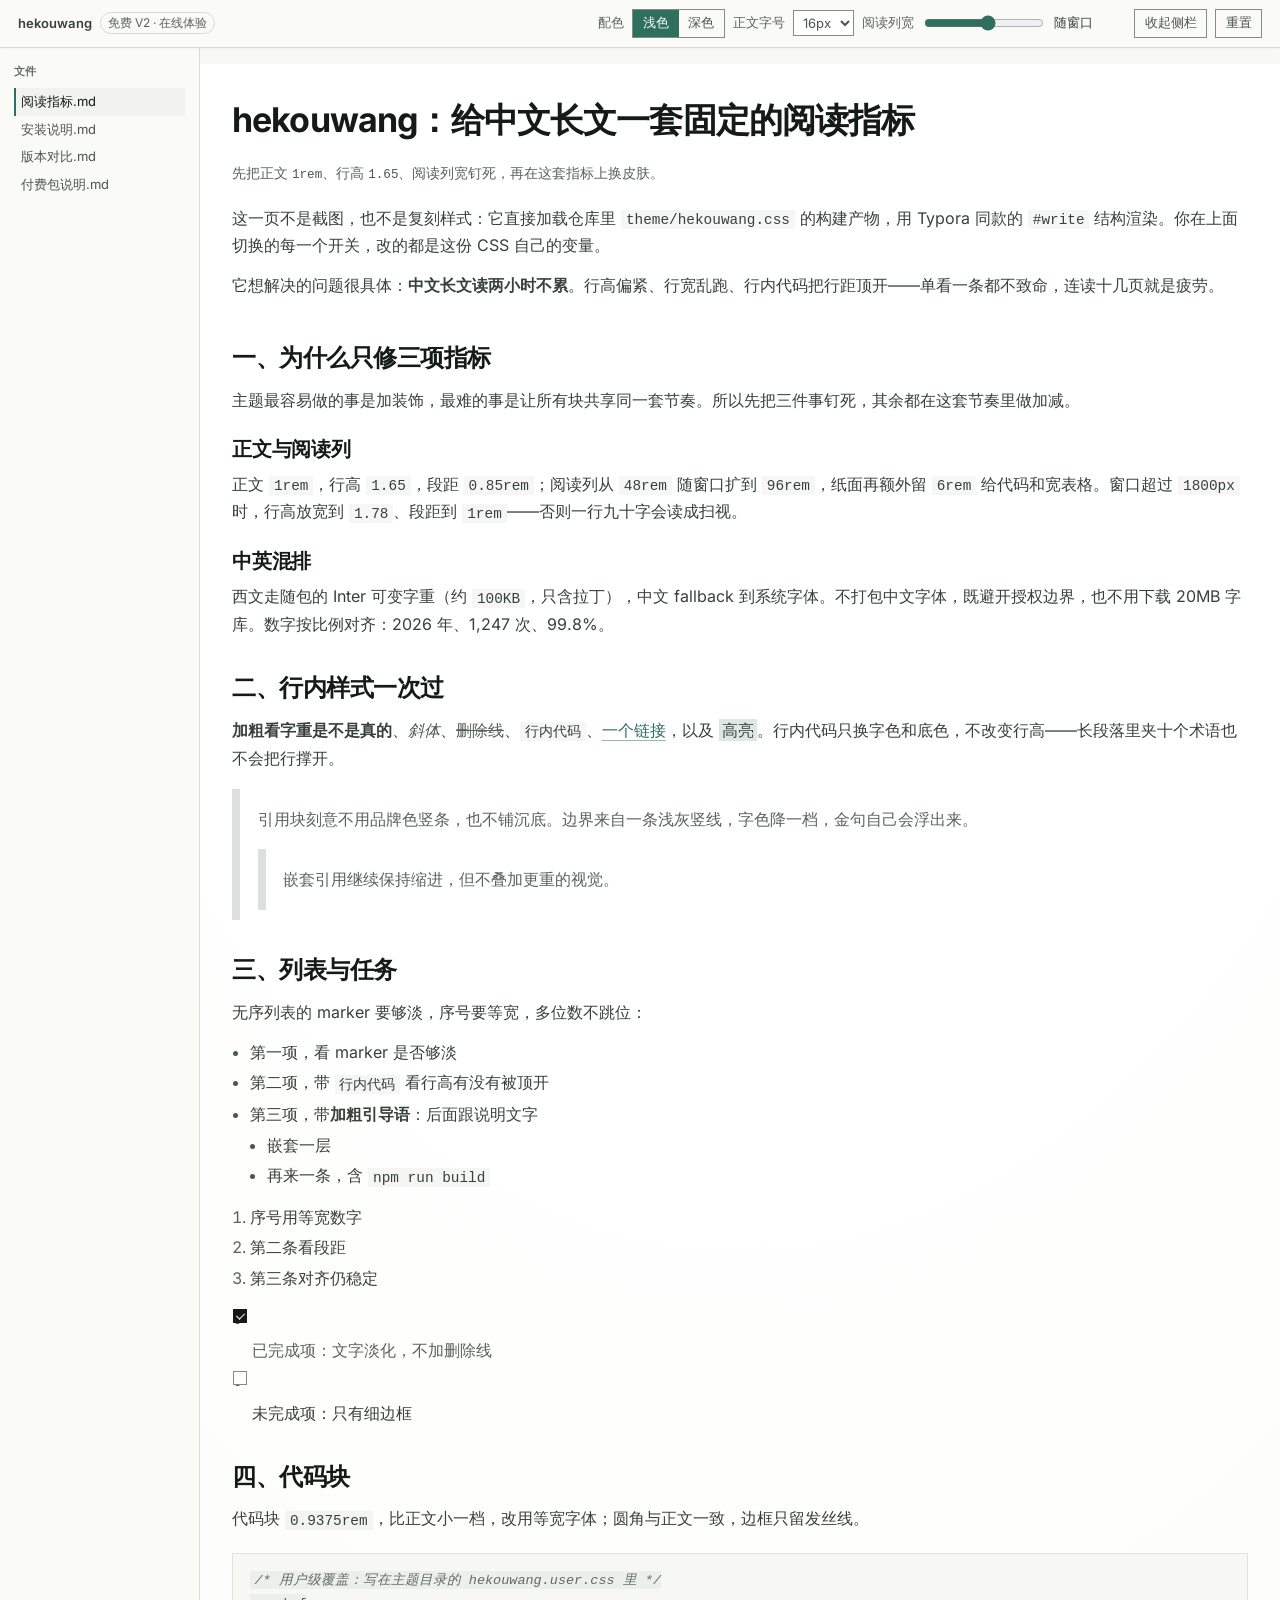
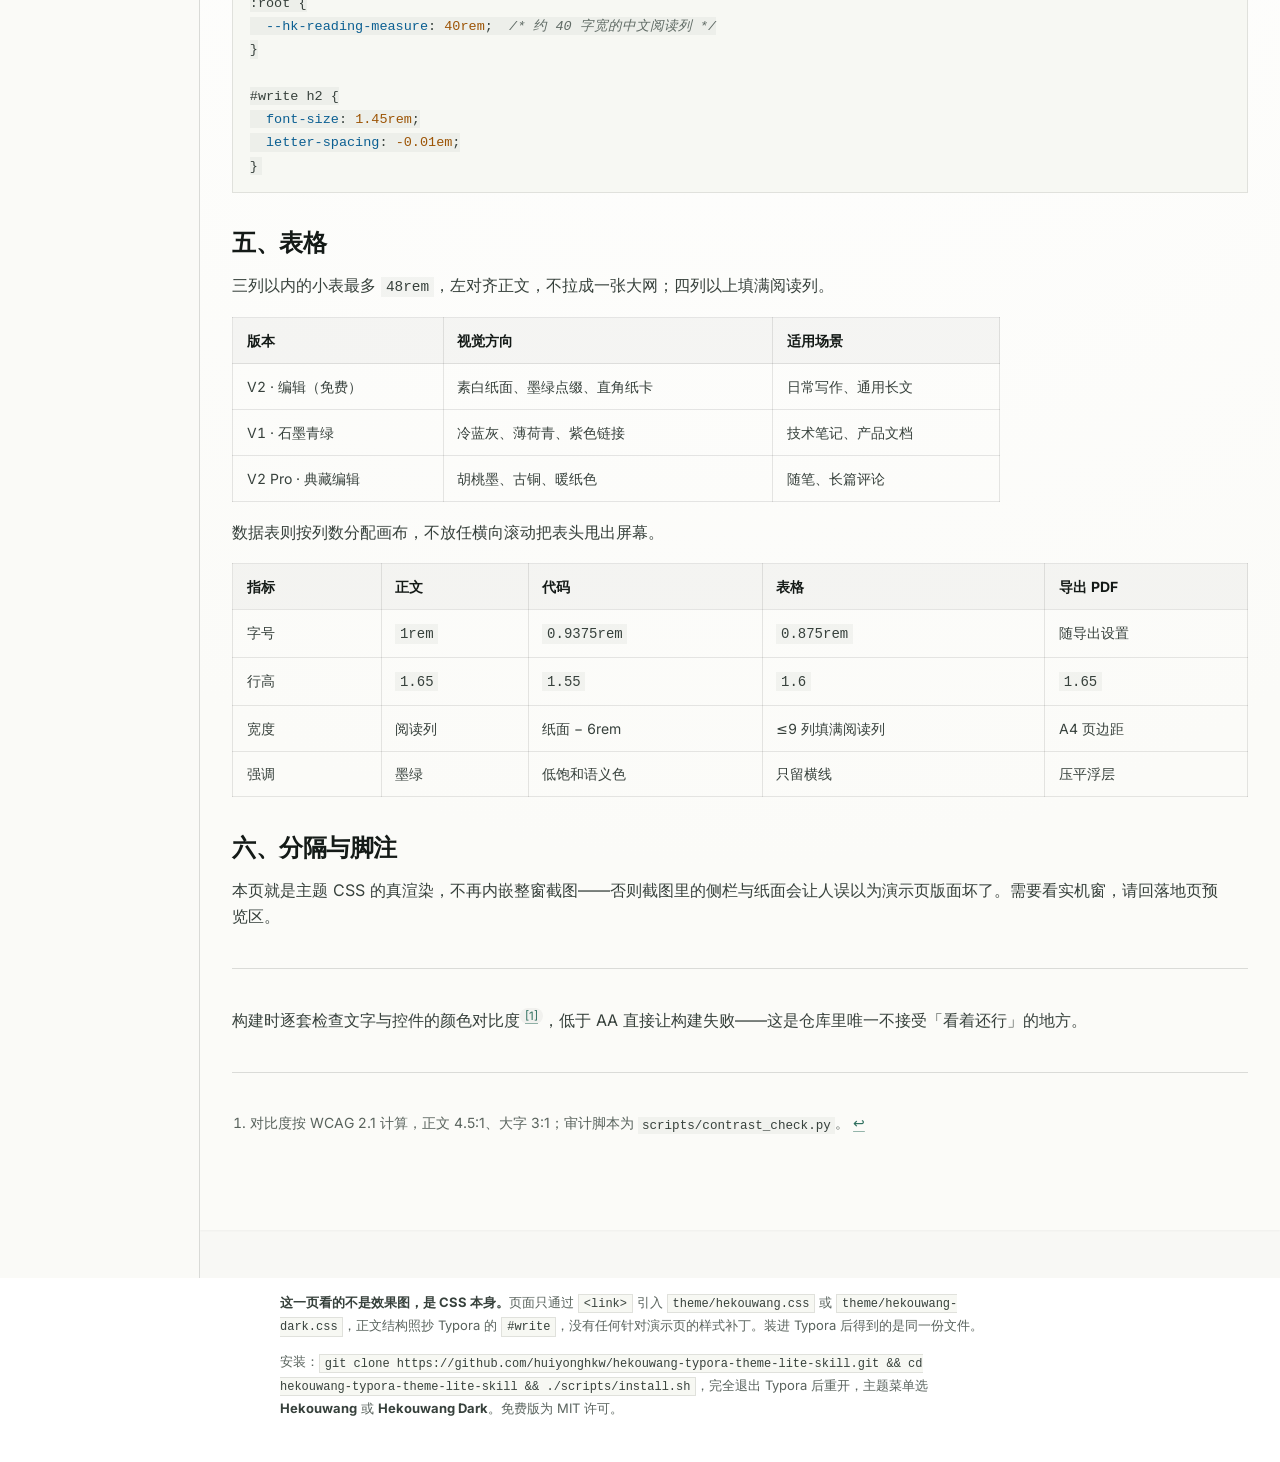
==== docs/live/index.html @ 65d61940 "Public Lite tree aligned with hekouwang skill structure. Single working directory hekouwang-typora-t" ====
<!DOCTYPE html>
<html lang="zh-CN" data-hk-mode="light">
<head>
<meta charset="utf-8">
<meta name="viewport" content="width=device-width, initial-scale=1">
<title>hekouwang 在线体验 · 免费 V2 长文阅读主题</title>
<meta name="description" content="在浏览器里直接看 hekouwang 免费 V2 Typora 主题的真实渲染：切换浅色/深色、正文字号与阅读列宽，就是仓库里那份 hekouwang.css。">
<link id="hk-theme" rel="stylesheet" href="theme/hekouwang.css">
<link rel="stylesheet" href="live.css">
</head>
<body class="pin-outline">

<header class="bar">
  <div class="bar-l">
    <span class="brand">hekouwang</span>
    <span class="tag">免费 V2 · 在线体验</span>
  </div>
  <div class="bar-r">
    <div class="grp">
      <span class="lbl">配色</span>
      <div class="seg" id="mode">
        <button type="button" data-mode="light" class="on">浅色</button>
        <button type="button" data-mode="dark">深色</button>
      </div>
    </div>
    <label class="grp">
      <span class="lbl">正文字号</span>
      <select id="size">
        <option value="15">15px</option>
        <option value="16" selected>16px</option>
        <option value="17">17px</option>
        <option value="18">18px</option>
      </select>
    </label>
    <label class="grp">
      <span class="lbl">阅读列宽</span>
      <input type="range" id="measure" min="44" max="96" step="2" value="72" aria-label="阅读列宽">
      <output id="measure-out">随窗口</output>
    </label>
    <button type="button" id="side">收起侧栏</button>
    <button type="button" id="reset">重置</button>
  </div>
</header>

<div class="stage">
  <aside class="side">
    <h2>文件</h2>
    <ul>
      <li class="current">阅读指标.md</li>
      <li>安装说明.md</li>
      <li>版本对比.md</li>
      <li>付费包说明.md</li>
    </ul>
  </aside>

  <content>
    <div id="write">

      <h1>hekouwang：给中文长文一套固定的阅读指标</h1>

      <blockquote>
        <p>先把正文 <code>1rem</code>、行高 <code>1.65</code>、阅读列宽钉死，再在这套指标上换皮肤。</p>
      </blockquote>

      <p>这一页不是截图，也不是复刻样式：它直接加载仓库里 <code>theme/hekouwang.css</code> 的构建产物，用 Typora 同款的 <code>#write</code> 结构渲染。你在上面切换的每一个开关，改的都是这份 CSS 自己的变量。</p>

      <p>它想解决的问题很具体：<strong>中文长文读两小时不累</strong>。行高偏紧、行宽乱跑、行内代码把行距顶开——单看一条都不致命，连读十几页就是疲劳。</p>

      <h2>一、为什么只修三项指标</h2>

      <p>主题最容易做的事是加装饰，最难的事是让所有块共享同一套节奏。所以先把三件事钉死，其余都在这套节奏里做加减。</p>

      <h3>正文与阅读列</h3>

      <p>正文 <code>1rem</code>，行高 <code>1.65</code>，段距 <code>0.85rem</code>；阅读列从 <code>48rem</code> 随窗口扩到 <code>96rem</code>，纸面再额外留 <code>6rem</code> 给代码和宽表格。窗口超过 <code>1800px</code> 时，行高放宽到 <code>1.78</code>、段距到 <code>1rem</code>——否则一行九十字会读成扫视。</p>

      <h3>中英混排</h3>

      <p>西文走随包的 Inter 可变字重（约 <code>100KB</code>，只含拉丁），中文 fallback 到系统字体。不打包中文字体，既避开授权边界，也不用下载 20MB 字库。数字按比例对齐：2026 年、1,247 次、99.8%。</p>

      <h2>二、行内样式一次过</h2>

      <p><strong>加粗看字重是不是真的</strong>、<em>斜体</em>、<del>删除线</del>、<code>行内代码</code>、<a href="https://github.com/huiyonghkw/hekouwang-typora-theme-lite-skill">一个链接</a>，以及 <mark>高亮</mark>。行内代码只换字色和底色，不改变行高——长段落里夹十个术语也不会把行撑开。</p>

      <blockquote>
        <p>引用块刻意不用品牌色竖条，也不铺沉底。边界来自一条浅灰竖线，字色降一档，金句自己会浮出来。</p>
        <blockquote>
          <p>嵌套引用继续保持缩进，但不叠加更重的视觉。</p>
        </blockquote>
      </blockquote>

      <h2>三、列表与任务</h2>

      <p>无序列表的 marker 要够淡，序号要等宽，多位数不跳位：</p>

      <ul>
        <li>第一项，看 marker 是否够淡</li>
        <li>第二项，带 <code>行内代码</code> 看行高有没有被顶开</li>
        <li>第三项，带<strong>加粗引导语</strong>：后面跟说明文字
          <ul>
            <li>嵌套一层</li>
            <li>再来一条，含 <code>npm run build</code></li>
          </ul>
        </li>
      </ul>

      <ol>
        <li>序号用等宽数字</li>
        <li>第二条看段距</li>
        <li>第三条对齐仍稳定</li>
      </ol>

      <ul class="task-list">
        <li class="md-task-list-item"><input type="checkbox" checked><p>已完成项：文字淡化，不加删除线</p></li>
        <li class="md-task-list-item"><input type="checkbox"><p>未完成项：只有细边框</p></li>
      </ul>

      <h2>四、代码块</h2>

      <p>代码块 <code>0.9375rem</code>，比正文小一档，改用等宽字体；圆角与正文一致，边框只留发丝线。</p>

      <pre class="md-fences" lang="css"><code class="cm-s-inner"><span class="cm-comment">/* 用户级覆盖：写在主题目录的 hekouwang.user.css 里 */</span>
<span class="cm-selector">:root</span> {
  <span class="cm-property">--hk-reading-measure</span>: <span class="cm-number">40rem</span>;  <span class="cm-comment">/* 约 40 字宽的中文阅读列 */</span>
}

<span class="cm-selector">#write</span> <span class="cm-selector">h2</span> {
  <span class="cm-property">font-size</span>: <span class="cm-number">1.45rem</span>;
  <span class="cm-property">letter-spacing</span>: <span class="cm-number">-0.01em</span>;
}
</code></pre>

      <h2>五、表格</h2>

      <p>三列以内的小表最多 <code>48rem</code>，左对齐正文，不拉成一张大网；四列以上填满阅读列。</p>

      <figure class="md-table-fig">
        <table>
          <thead>
            <tr><th>版本</th><th>视觉方向</th><th>适用场景</th></tr>
          </thead>
          <tbody>
            <tr><td>V2 · 编辑（免费）</td><td>素白纸面、墨绿点缀、直角纸卡</td><td>日常写作、通用长文</td></tr>
            <tr><td>V1 · 石墨青绿</td><td>冷蓝灰、薄荷青、紫色链接</td><td>技术笔记、产品文档</td></tr>
            <tr><td>V2 Pro · 典藏编辑</td><td>胡桃墨、古铜、暖纸色</td><td>随笔、长篇评论</td></tr>
          </tbody>
        </table>
      </figure>

      <p>数据表则按列数分配画布，不放任横向滚动把表头甩出屏幕。</p>

      <figure class="md-table-fig">
        <table>
          <thead>
            <tr><th>指标</th><th>正文</th><th>代码</th><th>表格</th><th>导出 PDF</th></tr>
          </thead>
          <tbody>
            <tr><td>字号</td><td><code>1rem</code></td><td><code>0.9375rem</code></td><td><code>0.875rem</code></td><td>随导出设置</td></tr>
            <tr><td>行高</td><td><code>1.65</code></td><td><code>1.55</code></td><td><code>1.6</code></td><td><code>1.65</code></td></tr>
            <tr><td>宽度</td><td>阅读列</td><td>纸面 − 6rem</td><td>≤9 列填满阅读列</td><td>A4 页边距</td></tr>
            <tr><td>强调</td><td>墨绿</td><td>低饱和语义色</td><td>只留横线</td><td>压平浮层</td></tr>
          </tbody>
        </table>
      </figure>

      <h2>六、分隔与脚注</h2>

      <p>本页就是主题 CSS 的真渲染，不再内嵌整窗截图——否则截图里的侧栏与纸面会让人误以为演示页版面坏了。需要看实机窗，请回落地页预览区。</p>

      <hr>

      <p>构建时逐套检查文字与控件的颜色对比度<sup class="md-footnote"><a href="#fn-1" id="fnref-1">[1]</a></sup>，低于 AA 直接让构建失败——这是仓库里唯一不接受「看着还行」的地方。</p>

      <div class="footnotes">
        <hr>
        <ol>
          <li class="footnote-line" id="fn-1">对比度按 WCAG 2.1 计算，正文 4.5:1、大字 3:1；审计脚本为 <code>scripts/contrast_check.py</code>。 <a href="#fnref-1">↩</a></li>
        </ol>
      </div>

    </div>
  </content>
</div>

<footer class="foot">
  <p><strong>这一页看的不是效果图，是 CSS 本身。</strong>页面只通过 <code>&lt;link&gt;</code> 引入 <code>theme/hekouwang.css</code> 或 <code>theme/hekouwang-dark.css</code>，正文结构照抄 Typora 的 <code>#write</code>，没有任何针对演示页的样式补丁。装进 Typora 后得到的是同一份文件。</p>
  <p>安装：<code>git clone https://github.com/huiyonghkw/hekouwang-typora-theme-lite-skill.git &amp;&amp; cd hekouwang-typora-theme-lite-skill &amp;&amp; ./scripts/install.sh</code>，完全退出 Typora 后重开，主题菜单选 <strong>Hekouwang</strong> 或 <strong>Hekouwang Dark</strong>。免费版为 MIT 许可。</p>
</footer>

<script>
(function () {
  var doc = document.documentElement;
  var themeLink = document.getElementById("hk-theme");
  var body = document.body;
  var measure = document.getElementById("measure");
  var measureOut = document.getElementById("measure-out");
  var size = document.getElementById("size");
  var sideBtn = document.getElementById("side");

  function setMode(mode) {
    themeLink.href = mode === "dark" ? "theme/hekouwang-dark.css" : "theme/hekouwang.css";
    doc.dataset.hkMode = mode;
    doc.style.colorScheme = mode;
    Array.prototype.forEach.call(document.querySelectorAll("[data-mode]"), function (btn) {
      btn.classList.toggle("on", btn.dataset.mode === mode);
    });
  }

  function setMeasure(rem) {
    if (!rem) {
      doc.style.removeProperty("--hk-reading-measure");
      measureOut.textContent = "随窗口";
      return;
    }
    doc.style.setProperty("--hk-reading-measure", rem + "rem");
    measureOut.textContent = rem + "rem";
  }

  function setSide(pinned) {
    body.classList.toggle("pin-outline", pinned);
    sideBtn.textContent = pinned ? "收起侧栏" : "展开侧栏";
  }

  document.getElementById("mode").addEventListener("click", function (e) {
    var btn = e.target.closest("[data-mode]");
    if (btn) setMode(btn.dataset.mode);
  });

  size.addEventListener("change", function () {
    doc.style.fontSize = size.value + "px";
  });

  measure.addEventListener("input", function () {
    setMeasure(Number(measure.value));
  });

  sideBtn.addEventListener("click", function () {
    setSide(!body.classList.contains("pin-outline"));
  });

  document.getElementById("reset").addEventListener("click", function () {
    setMode("light");
    doc.style.removeProperty("font-size");
    size.value = "16";
    measure.value = "72";
    setMeasure(0);
    setSide(true);
  });

  setMode(/mode=dark/.test(location.search) ? "dark" : "light");
})();
</script>

</body>
</html>
---- docs/live/theme/hekouwang.css ----
/* ==========================================================================
   Hekouwang — Typora theme (V2 编辑 · 素白/墨绿（免费默认） · free · skill V2)
   默认：中文长文阅读档（work）· 素白纸面 + 墨绿强调 + Anthropic Sans/Inter 西文与系统中文混排。
   浅色 / 深色各一份：hekouwang.css · hekouwang-dark.css。

   本文件由 scripts/build.py 从 scripts/tokens.json 生成，请勿手改。
   改视觉 → 改 tokens.json → 重跑 build.py。
   ========================================================================== */

/* --------------------------------------------------------------------------
   字体
   实测：Anthropic Sans 共 581 字符、CJK 汉字 0 个，连「，」「。」都没有。
   所以中文必然 fallback 到系统字体 —— 桌面端本身就是这个机制，不是妥协。
   栈序铁律：西文族必须排在中文族之前，否则中文字体会把西文一起吃掉。

   local() 优先命中系统已装字体；未装则读主题目录内的文件；
   两者都没有时，优雅降级到 -apple-system。
   -------------------------------------------------------------------------- */
/* ⚠️ 别用 format("truetype-variations")：那是早期实验语法，
   Typora 内嵌的 Chromium 不认识它，整条 src 会被丢弃 → 悄悄 fallback 到 SF Pro。
   在新版 Chrome 里测是通过的，所以这个坑只有在 Typora 里才暴露。
   正解：woff2 优先（体积小、可变字体支持面最广），ttf 作兜底，
   format 一律用标准值，让不认识的浏览器跳到下一个 src 而不是整条作废。 */
@font-face {
  font-family: "Hekouwang Sans";
  src: local("Anthropic Sans"),
       local("Anthropic Sans Text"),
       url("./hekouwang/fonts-local/AnthropicSans-Romans-Variable-25x258.woff2") format("woff2"),
       url("./hekouwang/fonts-local/AnthropicSans-Romans-Variable-25x258.ttf") format("truetype");
  font-weight: 300 800;
  font-style: normal;
  font-display: swap;
  font-feature-settings: "dlig" 0;
}
@font-face {
  font-family: "Hekouwang Sans";
  src: local("Anthropic Sans"),
       local("Anthropic Sans Text Italic"),
       url("./hekouwang/fonts-local/AnthropicSans-Italics-Variable-25x258.woff2") format("woff2"),
       url("./hekouwang/fonts-local/AnthropicSans-Italics-Variable-25x258.ttf") format("truetype");
  font-weight: 300 800;
  font-style: italic;
  font-display: swap;
  font-feature-settings: "dlig" 0;
}
@font-face {
  font-family: "Hekouwang Serif";
  src: local("Anthropic Serif"),
       local("Anthropic Serif Text"),
       url("./hekouwang/fonts-local/AnthropicSerif-Romans-Variable-25x258.woff2") format("woff2"),
       url("./hekouwang/fonts-local/AnthropicSerif-Romans-Variable-25x258.ttf") format("truetype");
  font-weight: 300 800;
  font-style: normal;
  font-display: swap;
}
@font-face {
  font-family: "Hekouwang Mono";
  src: local("Anthropic Mono"),
       local("Anthropic Mono Variable"),
       url("./hekouwang/fonts-local/AnthropicMonoVariable.woff2") format("woff2"),
       url("./hekouwang/fonts-local/AnthropicMonoVariable.ttf") format("truetype");
  font-weight: 300 800;
  font-style: normal;
  font-display: swap;
}

/* —— 兜底字体：Inter（SIL OFL，随包分发）——
   没有 Anthropic 字体的人（也就是绝大多数下载者）会落到这一层。
   Inter 与 Anthropic Sans 同属几何人文 sans，x-height 接近，
   与苹方混排的基线关系也接近，是最省事的替身。
   只打包 latin 子集：中文由系统字体承担，不需要 CJK。 */
@font-face {
  font-family: "Hekouwang Sans Fb";
  src: url("./hekouwang/fonts/inter-latin-wght-normal.woff2") format("woff2");
  font-weight: 100 900;
  font-style: normal;
  font-display: swap;
}
@font-face {
  font-family: "Hekouwang Sans Fb";
  src: url("./hekouwang/fonts/inter-latin-wght-italic.woff2") format("woff2");
  font-weight: 100 900;
  font-style: italic;
  font-display: swap;
}

/* 字体诊断条：主题装好后，在 Typora 里新建一篇 md 粘贴
   <p class="bone-probe">Handgloves Fupanwang 2026</p>
   若它与正文西文长得一样 → 字体已生效；若明显不同 → 没加载上。 */
.hk-probe { font-family: "Hekouwang Sans", sans-serif; }
.hk-probe-fallback { font-family: -apple-system, sans-serif; }

/* --------------------------------------------------------------------------
   Tokens
   -------------------------------------------------------------------------- */
:root {
  color-scheme: light;   /* 原生控件/滚动条跟浅色或深色变体一致 */
  /* —— Typora 官方变量（优先覆盖这些，而不是硬写规则）—— */
  --bg-color:                 #ffffff;
  --text-color:               #37413c;
  --side-bar-bg-color:        #fafaf7;
  --item-hover-bg-color:      #f2f3ef;
  --item-hover-text-color:    #37413c;
  --active-file-bg-color:     #f2f3ef;
  --active-file-text-color:   #141a17;
  --active-file-border-color: #2e6f5e;
  --primary-color:            #2e6f5e;
  --primary-btn-border-color: #2e6f5e;
  --primary-btn-text-color:   #ffffff;
  --window-border:            rgba(20,26,23,0.14);
  --md-char-color:            #636e68;
  --meta-content-color:       #59635d;
  --control-text-color:       #4c554f;
  --control-text-hover-color: #37413c;
  --select-text-bg-color:     rgba(46,111,94,0.16);
  --search-select-bg-color:   rgba(46,111,94,0.26);
  --blur-text-color:          #59635d;
  --monospace:                "Hekouwang Mono", "Anthropic Mono", "SF Mono", ui-monospace, Menlo, Consolas, monospace;
  --rawblock-edit-panel-bd:   rgba(20,26,23,0.14);
  --mermaid-theme:            neutral;

  /* —— Bone 私有 —— */
  --hk-raised:    #ffffff;
  --hk-sunken:    #f7f8f3;
  --hk-ink:       #141a17;
  --hk-soft:      #4c554f;
  --hk-muted:     #59635d;
  --hk-faint:     #636e68;
  --hk-accent:    #2e6f5e;
  --hk-accent-decor: #2e6f5e;
  --hk-accent-text: #2e6f5e;
  --hk-on-accent: #ffffff;
  --hk-control-border: #848c86;
  --hk-accent2:   #2e6f5e;
  --hk-accent3:   #2e6f5e;
  --hk-link:      #2e6f5e;
  --hk-link-hover: #235647;
  --hk-code:      #37413c;
  --hk-hairline:  rgba(20,26,23,0.10);
  --hk-line:      rgba(20,26,23,0.14);
  --hk-divider:   rgba(20,26,23,0.20);
  --hk-r-sm:      0;
  --hk-r:         0;
  --hk-r-lg:      0;
  --hk-pill:      999px;
  --hk-sans:      "Hekouwang Sans", "Anthropic Sans", "Hekouwang Sans Fb", system-ui, -apple-system, BlinkMacSystemFont, "Segoe UI", Roboto, Helvetica, Arial, "PingFang SC", "Hiragino Sans GB", "Microsoft YaHei", sans-serif;
  --hk-serif:     "Hekouwang Serif", "Anthropic Serif", Georgia, "Times New Roman", "Songti SC", serif;
  /* 用户可在 hekouwang.user.css 中覆盖，不必重建整套配色。 */
  --hk-reading-measure: clamp(48rem, calc(100vw - 16rem), 96rem);
}

/* --------------------------------------------------------------------------
   骨架
   -------------------------------------------------------------------------- */
html {
  font-size: 16px;          /* 规范：唯一允许用 px 的地方 */
  /* 画布 = 纸面色。导出无 <content>，html 即整页底；
     若 html 与 #write 一深一浅，就会「外面有底色、中间白柱」。 */
  background-color: #ffffff;
}

html, body {
  font-family: var(--hk-sans);
  color: var(--text-color);
  -webkit-font-smoothing: antialiased;
  -moz-osx-font-smoothing: grayscale;
  font-optical-sizing: auto;
  text-rendering: optimizeLegibility;
  font-feature-settings: "dlig" 0;
}

body {
  font-variant-numeric: proportional-nums;
  font-kerning: normal;
}

/* Windows：Typora 会在 body 挂 .os-windows。不能只把「微软雅黑」塞进通用
   fallback：system-ui 在 Windows 版本间的 CJK 回退并不稳定，且 macOS 的
   antialiased 会绕开 ClearType，长文会发灰。这里让阅读面、代码和 UI 控件
   共享可预期的栈；不打包 CJK 字体，保留系统更新与许可边界。 */
body.os-windows {
  --hk-sans: "Hekouwang Sans", "Anthropic Sans", "Hekouwang Sans Fb", "Segoe UI Variable Text", "Segoe UI", "Microsoft YaHei UI", "Microsoft YaHei", Arial, sans-serif;
  --hk-serif: "Hekouwang Serif", "Anthropic Serif", Georgia, "Times New Roman", "SimSun", serif;
  --monospace: "Hekouwang Mono", "Anthropic Mono", "Cascadia Mono", "Cascadia Code", Consolas, "Lucida Console", monospace;
  -webkit-font-smoothing: auto;
  font-smoothing: auto;
  text-rendering: auto;
  font-synthesis: none;
  letter-spacing: 0.005em;
}
body.os-windows #write {
  -webkit-font-smoothing: auto;
  text-rendering: auto;
  letter-spacing: 0;
}
body.os-windows input,
body.os-windows textarea,
body.os-windows select,
body.os-windows button { font: inherit; }

/* 编辑区：两侧 gutter 铺浅底；纸感跟 #write 走，宽度随窗口伸缩 */
content {
  background: #f8f8f5;
}

#write {
  width: 100%;
  max-width: min(120em, calc(var(--hk-reading-measure) + 2 * 2rem + 6rem), calc(100% - 4rem));
  box-sizing: border-box;
  margin: 0 auto;
  margin-top: 1rem;
  padding: 2.25rem 2rem 5rem;
  font-size: 1rem;
  line-height: 1.65;
  color: var(--text-color);
  caret-color: var(--hk-accent);
  overflow-wrap: break-word;
  text-autospace: normal;
  text-spacing-trim: space-first;
  hanging-punctuation: first last allow-end;
  text-align: left;
  -webkit-font-smoothing: antialiased;
  font-optical-sizing: auto;
  font-feature-settings: "dlig" 0;
  /* Anthropic Sans opsz：正文用 Text 光学尺寸（轴默认 16） */
  font-variation-settings: "opsz" 16;
  background: radial-gradient(140% 95% at 50% -8%, #ffffff 0%, #ffffff 48%, #fbfbf8 100%); border-radius: var(--hk-r-lg); box-shadow: 0 1px 2px rgba(20,26,23,0.04);
}

/* 宽窗口保留技术画布；正文阅读列在下方单独限宽。
   纸面只比阅读列多出 wide_canvas_extra，避免正文两侧留出大片空纸。 */
@media (min-width: 1440px) {
  #write {
    max-width: min(120em, calc(var(--hk-reading-measure) + 2 * 2rem + 6rem), calc(100% - 4rem));
  }
}

/* 含 Windows 分屏在内的窄窗口：避免双重 padding 把正文挤成竖条。 */
@media (max-width: 760px) {
  #write {
    max-width: calc(100% - 1.5rem);
    margin-top: 0.75rem;
    padding: 1.5rem 1.25rem 3.5rem;
    border-radius: var(--hk-r);
  }
}
/* 侧栏收起时：纸面直接铺满内容区，不再出现纸边 / gutter / 投影；
   正文仍由 --hk-reading-measure 限宽居中。检测 Typora 的 body.pin-outline：
   侧栏打开时 Typora 会加这个类，收起时移除。

   ⚠️ 这里必须写实色，不能用 var(--bg-color)。
   Typora 启动时会把上一个主题的窗口底色缓存进偏好 backgroundColor，
   再写进 body 的 --bg-color（body 上的是 inline style，压过主题 :root）。
   于是深色主题 + 侧栏收起 = 浅色纸面 + 浅色正文 = 整页几乎看不见。
   这条规则只在侧栏收起时生效，所以症状只在折叠后出现。
   参见 references/typora-spec.md 第 6 个静默坑：纸面一律写实色。 */
body:not(.pin-outline) content {
  background: #f8f8f5;
}
body:not(.pin-outline) #write {
  max-width: none;
  width: 100%;
  margin-left: 0;
  margin-right: 0;
  background: #ffffff;
  box-shadow: none;
}

/* 裸 pre > code 用于预览/HTML 片段；Typora 编辑器的 CodeMirror 仍自行滚动。
   pre 保留 overflow:visible 以让语言工具浮层可见，因此在 code 子节点折行。 */
@media screen {
  body:not(.typora-export) #write pre.md-fences > code {
    white-space: pre-wrap;
    overflow-wrap: anywhere;
  }
}

/* C：首行缩进只打在段落上，绝不能写在 #write 上 —— 否则会继承到
   列表 / 标题 / 图片，序号会顶到最左、图片左侧空出一截灰底。
   对齐 Typora base 的 #write.first-line-indent p 机制。
   默认 tech 为 "0"；散文可读改为 "2em"。 */
#write p {
  text-indent: 0;
}
#write li,
#write li p,
#write blockquote p,
#write table p,
#write h1, #write h2, #write h3, #write h4, #write h5, #write h6,
#write .md-alert,
#write .md-toc,
#write pre,
#write p * {
  text-indent: 0;
}
/* 有首行缩进时，顶层列表整体右移，与正文首行对齐；
   嵌套序号就会落在「核心配置要素」这一级后面，而不是文档最左 */
#write > ul,
#write > ol {
  margin-left: 0;
}

#write > p {
  margin-top: 0;
  margin-bottom: 0.85rem;
}

#write > p:last-child { margin-bottom: 0; }

/* 宽屏补偿：1792px 起阅读列触顶 96rem（约 96 字/行）。
   1.65 的行距撑不住这个行宽，正文与引用放宽到 1.78、段距到 1rem；
   表格与代码保持原密度，避免整页被拉松。 */
@media screen and (min-width: 1800px) {
  #write { line-height: 1.78; }
  #write > p { margin-bottom: 1rem; }
  #write table { line-height: 1.6; }
}

/* --------------------------------------------------------------------------
   标题
   字距克制：满幅汉字标题不宜强负 tracking（会挤）；西文标题仍略收一点。
   层级主要靠字号、字重、上下距，不靠装饰色块。
   -------------------------------------------------------------------------- */
#write h1, #write h2, #write h3,
#write h4, #write h5, #write h6 {
  font-family: var(--hk-sans);
  color: var(--hk-ink);
  break-after: avoid;
  text-wrap: balance;
  overflow-wrap: break-word;
  /* 大纲 / 目录跳转后给标题留出顶部呼吸，避免贴住工具栏 */
  scroll-margin-top: 3rem;
}
#write p, #write li { text-wrap: pretty; }

#write h1 { font-size: 2.125rem; line-height: 1.2; font-weight: 700; letter-spacing: -0.025em; margin: 2rem 0 1rem; font-variation-settings: "opsz" 32; }
#write h2 { font-size: 1.5rem; line-height: 1.3; font-weight: 700; letter-spacing: -0.02em; margin: 2.15rem 0 0.85rem; font-variation-settings: "opsz" 24; }
#write h3 { font-size: 1.25rem; line-height: 1.35; font-weight: 650; letter-spacing: -0.01em; margin: 1.4rem 0 0.5rem; font-variation-settings: "opsz" 20; }
#write h4 { font-size: 1.0625rem; line-height: 1.4; font-weight: 700; letter-spacing: 0; margin: 1.15rem 0 0.35rem; }
#write h5 { font-size: 0.9375rem; line-height: 1.45; font-weight: 650; margin: 0.95rem 0 0.28rem; }
#write h6 { font-size: 0.875rem; line-height: 1.45; font-weight: 650; margin: 0.9rem 0 0.28rem; color: var(--hk-muted); }

#write h1:first-child, #write h2:first-child,
#write h3:first-child, #write h4:first-child { margin-top: 0; }

/* 开篇第一枚 H2：题头区之后多一口气，后文章节仍用常规 h2.mt */
#write h1 ~ h2:first-of-type {
  margin-top: calc(2.15rem + 0.55rem);
}

/* 标题不加装饰线 —— Claude 桌面端靠字号/字重分层，没有签名下划线 */

/* --------------------------------------------------------------------------
   行内
   -------------------------------------------------------------------------- */
/* 强调保持正文墨色，靠字重建立层级；不把语义强调降成灰字。 */
#write strong { font-weight: 650; color: inherit; }
#write h1 strong, #write h2 strong, #write h3 strong,
#write h4 strong, #write h5 strong, #write h6 strong {
  color: inherit;
}
/* 强调：不用着重号。长句（尤其是「*(图：…)＊」图注）整段打点会像疹子；
   斜体对拉丁有效，CJK 无真斜体时保持正常字形、略用字色区分即可。 */
#write em {
  font-style: italic;
  color: var(--hk-soft);
}
#write figcaption em,
#write p > em:only-child {
  /* 图注 / 独占一段的说明：不斜、不抢，只做小字灰提示 */
  font-style: normal;
  color: var(--hk-muted);
  font-size: 0.875rem;
}
#write del    { color: var(--hk-muted); }

#write a {
  color: var(--hk-link);
  text-decoration: underline;
  text-decoration-color: rgba(46,111,94,0.50);
  text-underline-offset: 0.22em;
  text-decoration-thickness: from-font;
  transition: text-decoration-color .15s ease, color .15s ease;
}
#write a:hover {
  color: var(--hk-link-hover);
  text-decoration-color: var(--hk-accent);
}

#write mark {
  background: rgba(46,111,94,0.16);
  color: inherit;
  border-radius: var(--hk-r-sm);
  padding: 0.05em 0.2em;
}

/* 行内代码：极轻的中性浅底 + 深灰字，不抢正文 */
#write code,
#write tt {
  font-family: var(--monospace);
  font-size: 0.9em;
  color: var(--hk-code);
  background: rgba(20,26,23,0.04);
  border: none;
  border-radius: var(--hk-r-sm);
  padding: 0.12em 0.34em;
  word-break: break-word;
}

#write h1 code, #write h2 code, #write h3 code,
#write h4 code, #write h5 code, #write h6 code {
  font-size: 0.88em;
}

/* --------------------------------------------------------------------------
   引用
   V2 的粗浅灰竖线 + 弱化字色，不加沉底——沉底会让 `> ![](...)` 截图变成灰画框，
   也会让长文引用变成色块墙。
   -------------------------------------------------------------------------- */
#write blockquote {
  margin: 1.1rem 0;
  padding: 0.1rem 0 0.1rem 1.1rem;
  border-left: 0.5rem solid var(--hk-line);
  background: transparent;
  color: var(--hk-muted);
}
#write blockquote blockquote {
  margin: 0.5rem 0;
  border-left-color: var(--hk-line);
}
/* 题头署名 / byline：紧跟 H1 的第一条引用（如「——来自…」），去左边线、缩小灰阶；正文里的 > 仍保留竖线 */
#write h1 + blockquote {
  border-left: none;
  padding: 0;
  margin: 1.35rem 0 1.2rem;
  color: var(--hk-muted);
  font-size: 0.875rem;
  line-height: 1.55;
}
#write h1 + blockquote > p {
  margin: 0;
  color: inherit;
}
/* 题头元数据里的 code 不再铺灰底：一行八个小按钮会把 H1 压下去 */
#write h1 + blockquote code {
  background: transparent;
  padding: 0;
  color: var(--hk-soft);
}
/* 纯图片引用：去掉左边线与内边距，截图贴正文栏宽。
   ⛔ :has() 不能嵌套在另一个 :has() 里；旧写法会让整条规则被浏览器丢弃。 */
#write blockquote:has(> p:only-child > .md-image:only-child),
#write blockquote:has(> p:only-child > img:only-child),
#write blockquote:has(> figure) {
  border-left: none;
  padding: 0;
  color: inherit;
}
#write blockquote:has(> p:only-child > .md-image:only-child) > p,
#write blockquote:has(> p:only-child > img:only-child) > p,
#write blockquote:has(> figure) > p {
  margin: 0;
  text-indent: 0;
}

/* --------------------------------------------------------------------------
   列表 —— disc/decimal + outside + padding-left≈18px，
   项间距由 type.list_gap 控制。圆点用正文软色，不抢 【标签】/加粗。
   -------------------------------------------------------------------------- */
#write ul, #write ol {
  margin: 0 0 0.85rem;
  padding-left: 1.1rem;
}
#write li { margin: 0.26rem 0; }
#write li > p { margin: 0.26rem 0; }

#write ul:not(.task-list) {
  list-style-type: disc;
  list-style-position: outside;
}
#write ul:not(.task-list) > li::marker {
  color: var(--hk-soft);
}
#write ol {
  list-style-type: decimal;
  list-style-position: outside;
}
#write ol li::marker {
  color: var(--hk-muted);
  font-variant-numeric: tabular-nums;
}
#write li > ul,
#write li > ol {
  margin-top: 0.15rem;
  margin-bottom: 0.15rem;
  padding-left: 1.1rem;
}

#write ul.task-list { padding-left: 1.25rem; }
#write ul.task-list li.task-list-item { list-style: none; }
#write .md-task-list-item > input {
  -webkit-appearance: none;
  appearance: none;
  width: 1.05em;
  height: 1.05em;
  margin-left: -1.45em;
  margin-top: 0.28em;
  border: 1.5px solid var(--hk-control-border);
  border-radius: var(--hk-r-sm);
  background: var(--hk-raised);
  transition: background .15s ease, border-color .15s ease;
}
#write .md-task-list-item > input:hover { border-color: var(--hk-accent-text); }
#write .md-task-list-item > input:checked {
  background: var(--hk-ink);
  border-color: var(--hk-ink);
}
#write .md-task-list-item > input:checked::after {
  content: "";
  display: block;
  width: 0.28em;
  height: 0.55em;
  margin: 0.08em 0 0 0.32em;
  border: solid var(--hk-on-accent);
  border-width: 0 1.8px 1.8px 0;
  transform: rotate(45deg);
}
/* 任务列表：不加卡片底——清单文档一屏十几条灰块会毁阅读流。
   完成态只淡字色，不删线（删线在密集 checklist 里噪声太大）。 */
#write li.md-task-list-item > p { margin: 0.26rem 0; }
#write li.md-task-list-item > input:checked ~ p,
#write li.md-task-list-item > input:checked ~ span {
  color: var(--hk-muted);
}

/* --------------------------------------------------------------------------
   代码块
   -------------------------------------------------------------------------- */
#write pre.md-fences {
  font-family: var(--monospace);
  font-size: 0.9375rem;
  line-height: 1.55;
  background: var(--hk-sunken);
  border: 1px solid var(--hk-hairline);
  border-radius: var(--hk-r);
  padding: 0.88rem 1.05rem;
  margin: 1.25rem 0;
  color: var(--text-color);
  box-shadow: none;
  /* 继承自 #write 的 hanging-punctuation 会把行首 [ 挂到盒外再被裁 */
  hanging-punctuation: none;
  text-spacing-trim: space-all;
  /* ⛔ 勿设 overflow-x:auto —— 规范会把 overflow-y 也变成 auto，
     裁掉 Typora 语言输入框（.code-tooltip 在 bottom:-2.5em） */
  overflow: visible;
}
/* 连续短 fence：多留一点，避免实操贴连成灰条墙 */
#write pre.md-fences + pre.md-fences {
  margin-top: 1.55rem;
}
#write pre.md-fences,
#write pre.md-fences .CodeMirror,
#write pre.md-fences .CodeMirror-code,
#write pre.md-fences .CodeMirror-line {
  hanging-punctuation: none;
  /* 默认 8 列会让 YAML / Makefile 的缩进宽一倍 */
  tab-size: 4;
  -moz-tab-size: 4;
}
#write pre.md-fences .CodeMirror-lines {
  padding: 0.15rem 0;
}
#write pre.md-fences .CodeMirror pre {
  padding: 0 0.5rem; /* 左右留空，避免 [ ] 贴边被裁 */
}
#write pre.md-fences.md-focus { border-color: var(--hk-accent-text); }

/* 语言选择器：必须露在代码块下方，可点可输入 */
.md-fences .code-tooltip {
  background: var(--hk-raised);
  border: 1px solid var(--hk-line);
  border-radius: var(--hk-r-sm);
  box-shadow: 0 6px 18px rgba(20,26,23,0.05);
  color: var(--text-color);
  z-index: 30;
  pointer-events: auto;
}
.md-fences .code-tooltip .ty-input,
.md-fences .code-tooltip .ty-cm-lang-input,
.md-fences .code-tooltip input {
  color: var(--text-color);
  caret-color: var(--hk-accent);
  min-width: 8em;
}

/* 语法高亮：低饱和语义色，跟白纸同一个色温 */
.cm-s-inner .CodeMirror-gutters   { background: transparent; border: none; }
.cm-s-inner .CodeMirror-linenumber{ color: var(--hk-faint); }
.cm-s-inner .CodeMirror-cursor    { border-left: 1.5px solid var(--hk-accent); }
.cm-s-inner div.CodeMirror-selected,
.cm-s-inner .CodeMirror-selectedtext { background: rgba(46,111,94,0.16); }
.cm-s-inner .CodeMirror-activeline-background { background: transparent; }

.cm-s-inner .cm-comment  { color: #5f6a64; font-style: italic; }
.cm-s-inner .cm-keyword  { color: #7c3aed; }
.cm-s-inner .cm-atom     { color: #7c3aed; }
.cm-s-inner .cm-def      { color: #0b5f92; }
.cm-s-inner .cm-variable { color: var(--text-color); }
.cm-s-inner .cm-variable-2,
.cm-s-inner .cm-variable-3 { color: #0b5f92; }
.cm-s-inner .cm-property { color: #0b5f92; }
.cm-s-inner .cm-operator { color: var(--hk-soft); }
.cm-s-inner .cm-string,
.cm-s-inner .cm-string-2 { color: #147239; }
.cm-s-inner .cm-number   { color: #9c5405; }
.cm-s-inner .cm-tag      { color: #7c3aed; }
.cm-s-inner .cm-attribute{ color: #9c5405; }
.cm-s-inner .cm-builtin  { color: #0b5f92; }
.cm-s-inner .cm-meta     { color: var(--hk-muted); }
.cm-s-inner .cm-link     { color: var(--hk-link); }
.cm-s-inner .cm-error    { color: #c81d25; }

/* 源码模式保持与正文接近的阅读宽度，并保留 Typora 的行号内边距。 */
#typora-source .CodeMirror-lines {
  box-sizing: border-box;
  max-width: min(calc(var(--hk-reading-measure) + 4rem), calc(100% - 4rem));
  margin: 0 auto;
}
@media (max-width: 760px) {
  #typora-source .CodeMirror-lines { max-width: calc(100% - 1.5rem); }
}
/* 源码模式（另一套 CodeMirror 主题类，cm-s-inner 管不到） */
.cm-s-typora-default .cm-header      { color: var(--hk-ink); font-weight: 650; }
.cm-s-typora-default .cm-comment     { color: #5f6a64; }
.cm-s-typora-default .cm-string      { color: #147239; }
.cm-s-typora-default .cm-link        { color: var(--hk-link); }
.cm-s-typora-default .cm-variable-2  { color: var(--hk-soft); }
#typora-source .CodeMirror-cursor    { border-left: 1.5px solid var(--hk-accent); }

/* --------------------------------------------------------------------------
   表格
   表头：极淡沉底 + ink 字色（认出行，不成灰条带）。
   常规表填满阅读列，宽数据表使用技术画布和局部滚动。
   -------------------------------------------------------------------------- */
#write table {
  margin: 1.1rem 0;
  width: 100%;
  min-width: min(100%, 32rem);
  max-width: 100%;
  font-size: 0.875rem;
  border-collapse: collapse;
  border: 1px solid var(--hk-hairline);
}
/* 十列起的宽数据表：内容放得下时与阅读列对齐，放不下才向技术画布展开，
   再宽则在自身滚动容器中滚动。 */
@media screen {
  #write figure > table:has(tr > :nth-child(10)) {
    min-width: max-content;
    max-width: none;
  }
  #write > figure:has(> table tr > :nth-child(10)) {
    box-sizing: border-box;
    width: fit-content;
    min-width: min(100%, var(--hk-reading-measure));
    max-width: 100%;
    margin-left: auto;
    margin-right: auto;
  }
  /* 多列表多为短数值，收窄单元格左右留白，免得只因留白就横向滚动。 */
  #write table:has(tr > :nth-child(10)) :is(th, td) {
    padding-left: 0.55rem;
    padding-right: 0.55rem;
  }
}
/* 常规六列及以下表格填满响应式阅读列。 */
#write > figure:has(> table):not(:has(> table tr > :nth-child(10))) {
  box-sizing: border-box;
  max-width: min(100%, var(--hk-reading-measure));
  margin-left: auto;
  margin-right: auto;
}
/* 一至三列的小表不拉满宽栏：48rem 左对齐正文，避免三列各占 500px。 */
#write > figure:has(> table):not(:has(> table tr > :nth-child(4))) {
  max-width: min(100%, var(--hk-reading-measure), 48rem);
  margin-left: max(0px, calc((100% - var(--hk-reading-measure)) / 2));
  margin-right: auto;
}
/* 单元格至少留出可读宽度。窄窗中由 Typora 的 figure 自身滚动，
   避免长中文、代码和 URL 被挤成一两个字一行。 */
/* 只有窄窗才给表格 figure 加滚动；桌面上的 overflow 会裁掉 Typora
   的列拖拽 overlay，列边界就不出现 ew-resize 把手。 */
@media screen and (max-width: 1100px) {
  body:not(.typora-export) #write > figure:has(> table):not(:has(> table tr > :nth-child(10))) {
    overflow-x: auto;
  }
  body:not(.typora-export) #write > figure:has(> table):not(:has(> table tr > :nth-child(10))) > table {
    max-width: none;
  }
  body:not(.typora-export) #write > figure:has(> table):not(:has(> table tr > :nth-child(10))) > table th,
  body:not(.typora-export) #write > figure:has(> table):not(:has(> table tr > :nth-child(10))) > table td {
    min-width: 7rem;
  }
  body:not(.typora-export) #write > figure:has(> table):not(:has(> table tr > :nth-child(10))) > table td:has(code) {
    min-width: 12rem;
  }
}
#write > table:not(:has(tr > :nth-child(10))) {
  width: min(100%, var(--hk-reading-measure));
  max-width: min(100%, var(--hk-reading-measure));
  margin-left: auto;
  margin-right: auto;
}
#write > table:not(:has(tr > :nth-child(4))) {
  width: min(100%, var(--hk-reading-measure), 48rem);
  max-width: min(100%, var(--hk-reading-measure), 48rem);
  margin-left: max(0px, calc((100% - var(--hk-reading-measure)) / 2));
  margin-right: auto;
}
#write table th,
#write table td {
  overflow-wrap: anywhere;
}
/* 首列多是编号 / 字段名：允许折行，但别把 P01 拆成 P0 / 1 */
#write table th:first-child,
#write table td:first-child {
  overflow-wrap: break-word;
}
/* 多列表格的首列给一个下限，避免「编号」被挤成两行 */
#write table:has(tr > :nth-child(4)) :is(th, td):first-child {
  min-width: 4.5rem;
}
#write table th {
  font-weight: 700;
  text-align: left;
  color: var(--hk-ink);
  background: rgba(20,26,23,0.03);
  border: 1px solid var(--hk-hairline);
  padding: 0.68rem 0.85rem;
  font-variant-numeric: tabular-nums;
}
#write table td {
  border: 1px solid var(--hk-hairline);
  padding: 0.68rem 0.85rem;
  vertical-align: top;
  font-variant-numeric: tabular-nums;
}
/* 十列起只留横向分隔，避免宽表变成 Excel 网格。 */
#write figure:has(> table tr > :nth-child(10)) th,
#write figure:has(> table tr > :nth-child(10)) td,
#write > table:has(tr > :nth-child(10)) th,
#write > table:has(tr > :nth-child(10)) td {
  border-left: 0;
  border-right: 0;
}
#write table tbody tr:hover { background: rgba(20,26,23,0.045); }
#write table code { font-size: 1em; }

/* --------------------------------------------------------------------------
   其他块
   -------------------------------------------------------------------------- */
#write hr {
  width: 100%;
  height: 1px;
  border: none;
  margin: 2.4rem auto;
  background: var(--hk-line);
}
/* Typora 给可聚焦的 .md-hr 加 5px 自动外框；点中 HR 时会像多出一条线 */
#write .md-hr:focus {
  outline: none;
}
#write .md-hr {
  padding: 0;
  border: 0;
}

/* 图片：只圆角，绝对不加任何背景/边框/阴影
   Typora 结构：<p><span class="md-image"><img></span></p> 或 <figure>
   每一层都必须显式透明；并补偿段落首行缩进（否则左侧空出一截，像灰底）。 */
#write img,
#write .md-image img,
#write a img {
  border-radius: var(--hk-r);
  max-width: 100%;
  height: auto;
  background: transparent;
  background-color: transparent;
  box-shadow: none;
}
/* :only-child 不计文本节点，句内图片也可能被 Typora 误排成整行。 */
#write p > .md-image,
#write p > .md-image:only-child {
  display: inline;
  width: auto;
}
#write p > .md-image img,
#write p > .md-image:only-child img,
#write p > img:only-child {
  display: inline-block;
  vertical-align: middle;
}
#write figure img { display: block; }
#write figure,
#write .md-image,
#write p > .md-image,
#write li .md-image,
#write p:has(> .md-image),
#write p:has(> img) {
  background: transparent;
  background-color: transparent;
  border: none;
  box-shadow: none;
  padding: 0;
}
/* 对齐 Typora base：#write.first-line-indent p>.md-image… img { left:-2em }
   para_indent 为 "0" 时 calc 仍为 0，无副作用 */
#write p > .md-image:only-child:not(.md-img-error) img,
#write p > img:only-child {
  position: relative;
  left: calc(0px - 0);
}

/* 图注：居中 + 灰字 + 小字号，跟正文拉开层级 */
#write figcaption {
  text-align: center;
  color: var(--hk-muted);
  font-size: 0.875rem;
  margin-top: 0.4rem;
}

/* Typora 1.14 的可见块级公式使用 .md-math-block；.md-mathblock-panel 是编辑控件。 */
#write .md-math-block, #write .md-inline-math,
#write mjx-container, #write .katex { color: var(--text-color); }
#write .md-math-block {
  background: transparent;
  border: 1px solid var(--hk-hairline);
  border-radius: var(--hk-r);
  padding: 0.6rem 0.9rem;
  margin: 1.1rem 0;
  overflow-x: auto;
}
/* Typora 编辑时会加 .md-rawblock-on-edit，让内部公式工具条完整露出。 */
#write .md-math-block.md-rawblock-on-edit {
  overflow: visible;
  border-color: var(--hk-control-border);
}

/* Mermaid：浅色用 neutral 灰阶，避免默认主题的淡紫节点；
   图表块不铺代码块灰底，让图直接落在纸面上。 */
.md-diagram-panel { padding: 0.3rem 0; background: transparent; }
.md-diagram-panel-preview { background: transparent; }
#write pre.md-fences[lang="mermaid"],
#write pre.md-fences[lang="sequence"] {
  background: transparent;
  border-color: transparent;
}
#write .md-diagram-panel svg { background: transparent; }

/* YAML front matter */
#write pre.md-meta-block {
  background: var(--hk-sunken);
  border: 1px solid var(--hk-hairline);
  border-radius: var(--hk-r);
  padding: 0.7rem 0.95rem;
  color: var(--hk-muted);
  font-family: var(--monospace);
  font-size: 0.875rem;
  line-height: 1.6;
}

/* 脚注 */
#write .md-def-footnote { color: var(--hk-muted); font-size: 0.875rem; }
#write sup.md-footnote {
  background: rgba(20,26,23,0.045);
  color: var(--hk-accent-text);
  border-radius: var(--hk-pill);
  padding: 1px 5px;
  font-size: 0.72em;
  /* 行内上标会把行盒撑高 1.3px，长文里出现忽松忽紧的行 */
  line-height: 0;
}
#write .footnotes {
  color: var(--hk-muted);
  font-size: 0.875rem;
  /* Typora base 默认 .footnotes{opacity:.8}，叠加后掉到 AA 以下 */
  opacity: 1;
}
#write .footnote-line { font-size: 0.875rem; }

/* 目录 */
#write .md-toc { font-size: 0.875rem; }
/* 目录是导航不是正文链接：默认用弱化墨色，悬停 / 焦点才点亮 */
#write .md-toc-item,
#write .md-toc-item a { color: var(--hk-soft); }
#write .md-toc-item:hover,
#write .md-toc-item:hover a,
#write .md-toc-item:focus-within,
#write .md-toc-item:focus-within a { color: var(--hk-link); }

/* GitHub 风格 callout：左边线定语义，底色压到几乎看不见 */
#write .md-alert {
  margin: 1.1rem 0;
  padding: 0.5rem 1rem;
  border-left: 3px solid var(--hk-divider);
  border-radius: 0;
  background: rgba(9,105,218,0.04);
}
#write .md-alert-note      { border-left-color: #0969da;     background: rgba(9,105,218,0.04); }
#write .md-alert-important { border-left-color: #8250df; background: rgba(130,80,223,0.04); }
#write .md-alert-warning   { border-left-color: #976500;   background: rgba(154,103,0,0.05); }
#write .md-alert-tip       { border-left-color: #1d803a;       background: rgba(31,136,61,0.04); }
#write .md-alert-caution   { border-left-color: #cf222e;   background: rgba(207,34,46,0.04); }
#write .md-alert-text      { font-weight: 650; font-size: 0.9rem; }
#write .md-alert-text-note      { color: #0969da; }
#write .md-alert-text-important { color: #8250df; }
#write .md-alert-text-warning   { color: #976500; }
#write .md-alert-text-tip       { color: #1d803a; }
#write .md-alert-text-caution   { color: #cf222e; }

/* 宽纸面中的阅读列：连续文字和代码块居中对齐；宽表格、图表保留整幅空间。
   代码块不跟纸面同宽：收起侧边栏后会比正文两侧各宽出一截。 */
#write > :is(p, h1, h2, h3, h4, h5, h6, pre.md-fences,
             ul, ol, blockquote, hr, .md-hr, .md-alert, .md-toc,
             .md-htmlblock, .md-def-footnote, .footnotes) {
  box-sizing: border-box;
  max-width: min(100%, var(--hk-reading-measure));
  margin-left: auto;
  margin-right: auto;
}

/* Markdown 语法符号（未展开时的灰度） */
#write .md-meta { color: var(--md-char-color); font-family: var(--monospace); font-size: 0.9em; }

/* --------------------------------------------------------------------------
   Focus mode
   -------------------------------------------------------------------------- */
.on-focus-mode .md-end-block:not(.md-focus):not(.md-focus-container) *,
.on-focus-mode .md-end-block:not(.md-focus):not(.md-focus-container) {
  color: var(--blur-text-color);
  transition: color .2s ease;
}
.on-focus-mode .md-end-block:not(.md-focus):not(.md-focus-container) :is(img, input[type="checkbox"], .md-diagram-panel),
.on-focus-mode .md-math-block:not(.md-focus):not(.md-focus-container):not(.md-rawblock-on-edit) {
  opacity: 0.42;
  transition: opacity .2s ease;
}
.on-focus-mode pre.md-fences:not(.md-focus):not(.md-focus-container) .cm-s-inner span {
  color: var(--blur-text-color);
}

/* 键盘焦点要与装饰强调色分开：焦点环至少有 3:1 的边界对比。 */
#write a:focus-visible,
#write .md-task-list-item > input:focus-visible,
.btn:focus-visible,
.file-node-content:focus-visible,
.file-list-item:focus-visible,
#outline-content .outline-item:focus-visible,
#file-library-search-input:focus-visible,
#md-searchpanel input:focus-visible,
.ty-editor-toolbar-btn:focus-visible,
.ty-editor-toolbar-hint-close:focus-visible,
.ty-editor-toolbar-menu-item:focus-visible {
  outline: 2px solid var(--hk-accent-text);
  outline-offset: 2px;
}

/* --------------------------------------------------------------------------
   无障碍：尊重系统"减少动效"偏好
   -------------------------------------------------------------------------- */
@media (prefers-reduced-motion: reduce) {
  #write a, #write .md-task-list-item > input,
  .btn, .file-node-content:hover,
  .file-list-item:hover,
  .on-focus-mode .md-end-block:not(.md-focus):not(.md-focus-container),
  .on-focus-mode .md-end-block:not(.md-focus):not(.md-focus-container) *,
  .on-focus-mode .md-end-block:not(.md-focus):not(.md-focus-container) :is(img, input[type="checkbox"], .md-diagram-panel),
  .on-focus-mode .md-math-block:not(.md-focus):not(.md-focus-container):not(.md-rawblock-on-edit) {
    transition: none;
  }
}

/* --------------------------------------------------------------------------
   界面：侧边栏 / 文件树 / 大纲 / 搜索
   现成主题基本没管这块，这里逐项对齐桌面端。
   -------------------------------------------------------------------------- */
#typora-sidebar {
  background: var(--side-bar-bg-color);
  border-right: 1px solid var(--hk-hairline);
  font-family: var(--hk-sans);
}
/* 树：加大左边距 + 每层缩进，深层级不再贴纸边；给 4px 强调色条留空 */
#file-library-tree {
  padding-left: 14px;
  padding-right: 8px;
}
.file-tree-node {
  padding-left: 12px;
}
.file-node-content {
  padding-left: 2px;
}
.file-tree-node.active > .file-node-background {
  background: var(--active-file-bg-color);
  border-left-width: 3px;
  border-left-style: solid;
  border-left-color: var(--active-file-border-color);
}
#file-library-list {
  padding-left: 10px;
  padding-right: 8px;
}
.file-list-item {
  padding-left: 12px;
  padding-right: 10px;
}
#outline-content {
  padding-left: 12px;
  padding-right: 8px;
}
#typora-sidebar .file-list-item,
#typora-sidebar .file-node-content {
  color: var(--hk-soft);
  font-size: 0.875rem;
  border-radius: var(--hk-r-sm);
}
.file-node-content:hover,
.file-list-item:hover { background: var(--item-hover-bg-color); }
.file-list-item.active,
.file-node-content.active { background: var(--active-file-bg-color); color: var(--active-file-text-color); }
.file-list-item-summary,
.file-list-item-time { color: var(--hk-faint); }

#file-library-search-input,
#md-searchpanel input {
  background: var(--hk-raised);
  border: 1px solid var(--hk-line);
  border-radius: var(--hk-r-sm);
  color: var(--text-color);
}

#md-searchpanel {
  background: var(--hk-raised);
  border: 1px solid var(--hk-line);
  border-radius: var(--hk-r);
  box-shadow: 0 12px 32px rgba(20,26,23,0.14);
}
.md-search-hit    { background: rgba(46,111,94,0.16); border-radius: var(--hk-r-sm); }
.md-search-select { background: rgba(46,111,94,0.26); }

#outline-content .outline-item { color: var(--hk-soft); font-size: 0.875rem; border-radius: var(--hk-r-sm); }
#outline-content .outline-item:hover { background: var(--item-hover-bg-color); }
#outline-content .outline-active > .outline-item { color: var(--hk-accent-text); font-weight: 650; }

.sidebar-tabs, .sidebar-footer, #ty-sidebar-footer {
  border-color: var(--hk-hairline);
  color: var(--hk-muted);
}

/* 弹层 / 菜单 / 按钮 */
.modal-content, .popover .popover-content, .context-menu, .dropdown-menu {
  background: var(--hk-raised);
  border: 1px solid var(--hk-line);
  border-radius: var(--hk-r);
  box-shadow: 0 16px 44px rgba(20,26,23,0.14);
  font-family: var(--hk-sans);
}
.btn {
  border-radius: var(--hk-r-sm);
  border: 1px solid var(--hk-line);
  background: var(--hk-raised);
  color: var(--hk-soft);
}
.btn-primary {
  background: var(--hk-accent);
  border-color: var(--hk-accent);
  color: var(--hk-on-accent);
}

/* Typora 1.14 的浮动工具栏：保留原生位置和收起逻辑，只修正灰化文字与焦点。 */
.ty-editor-toolbar,
.ty-editor-toolbar-menu {
  background-color: var(--hk-raised);
  color: var(--text-color);
  border-color: var(--hk-control-border);
  font-family: var(--hk-sans);
}
.ty-editor-toolbar-btn,
.ty-editor-toolbar-hint-close,
.ty-editor-toolbar-hint-text,
.ty-editor-toolbar-menu-item .tmi-extra,
.ty-editor-toolbar-menu-item .tmi-icon,
.ty-editor-toolbar-select .fa {
  color: var(--hk-muted);
  opacity: 1;
}
.ty-editor-toolbar-btn,
.ty-editor-toolbar-hint-close { background-color: transparent; }
.ty-editor-toolbar-btn:is(:hover, .hover, .active, :focus-visible),
.ty-editor-toolbar-hint-close:is(:hover, :focus-visible),
.ty-editor-toolbar-menu-item:is(:hover, .active, :focus-visible) {
  color: var(--text-color);
}
.ty-editor-toolbar-btn:is(:hover, .hover, .active),
.ty-editor-toolbar-menu-item:is(:hover, .active) {
  background-color: var(--item-hover-bg-color);
}
.ty-editor-toolbar-divider,
.ty-editor-toolbar-menu-divider { background-color: var(--hk-control-border); }

/* 滚动条 */
.typora-node ::-webkit-scrollbar,
::-webkit-scrollbar { width: 10px; height: 10px; }
::-webkit-scrollbar-thumb {
  background: rgba(20,26,23,0.22);
  border-radius: var(--hk-pill);
  border: 3px solid transparent;
  background-clip: content-box;
}
::-webkit-scrollbar-thumb:hover { background: rgba(20,26,23,0.36); background-clip: content-box; }
::-webkit-scrollbar-track { background: transparent; }

/* --------------------------------------------------------------------------
   顶栏 / 标题栏 / 菜单（整窗一致性最后一块）
   壳层 = 侧栏 / content gutter；顶栏显式铺 gutter（html 已改为画布色）。
   -------------------------------------------------------------------------- */
#top-titlebar,
titlebar {
  background-color: #f8f8f5;
  border-bottom: 1px solid var(--hk-hairline);
}
#top-titlebar .title-text {
  color: var(--hk-muted);
  font-size: 0.875rem;
}
#top-titlebar .title-text:hover { color: var(--text-color); }
#top-titlebar header:hover .title-text { color: var(--text-color); }
/* 窗口控制按钮区域：hover 不用系统默认的刺眼红/黄/绿 */
#top-titlebar #w-close:hover { background-color: #e81123; }
#top-titlebar #w-minimize:hover,
#top-titlebar #w-maximize:hover { background-color: rgba(0,0,0,.12); }
/* 大菜单面板 */
.megamenu-content {
  background: var(--hk-raised);
  color: var(--text-color);
  box-shadow: 0 16px 44px rgba(20,26,23,0.14);
}
.megamenu-menu-section { background: transparent; }
.megamenu-menu-list li a.active,
.megamenu-menu-list:not(.saved) li a:hover {
  background: var(--item-hover-bg-color);
  color: var(--item-hover-text-color);
}
/* 大菜单内的搜索框：默认白底输入框在深色大菜单里会露馅 */
.megamenu-content input {
  background: var(--hk-sunken);
  border: 1px solid var(--hk-line);
  border-radius: var(--hk-r-sm);
  color: var(--text-color);
}

/* --------------------------------------------------------------------------
   导出 / 打印
   1) 整页画布同色（纸面），拆掉 #write 浮卡片 —— 不许画布与纸面一深一浅
   2) 精装层：呼吸边距、H2 签名线、抬升 fence、表格圆角、渐变 HR
   导出 DOM：body.typora-export > .typora-export-content > #write
   !important 仅本段；check() 豁免。⛔ 不用左边彩色竖条。
   -------------------------------------------------------------------------- */

html {
  background: #ffffff !important;
  background-color: #ffffff !important;
}

body.typora-export,
body.typora-export .typora-export-content,
body.typora-export #write {
  background: #ffffff !important;
  background-color: #ffffff !important;
  background-image: none !important;
  box-shadow: none !important;
  border-radius: 0 !important;
}
body.typora-export #write {
  max-width: none !important;
  width: 100% !important;
  margin: 0 !important;
  /* 页内呼吸：保留 Typora 导出设置的左右留白，这里只补内边距。 */
  padding: 2rem 0.15rem 2.4rem !important;
  -webkit-font-smoothing: antialiased;
  text-rendering: optimizeLegibility;
}

/* —— 标题：字距 + H2 底部签名线（非左边竖条）—— */
body.typora-export #write h1 {
  letter-spacing: -0.02em;
  margin-top: 0 !important;
  margin-bottom: 0.85rem !important;
}
body.typora-export #write h2 {
  width: fit-content;
  max-width: min(100%, var(--hk-reading-measure));
  margin-left: max(0px, calc((100% - var(--hk-reading-measure)) / 2));
  margin-right: auto;
  letter-spacing: -0.014em;
  padding-bottom: 0.55rem;
  margin-top: 2rem !important;
  background-image: linear-gradient(90deg, #2e6f5e 0%, transparent 100%);
  background-repeat: no-repeat;
  background-position: left bottom;
  background-size: 100% 2px;
}
body.typora-export #write h3 {
  letter-spacing: -0.006em;
  margin-top: 1.35rem !important;
}

/* 开篇元信息引用：h1 后连续引用更轻，不抢标题 */
body.typora-export #write h1 + blockquote,
body.typora-export #write h1 + blockquote + blockquote,
body.typora-export #write h1 + blockquote + blockquote + blockquote,
body.typora-export #write h1 + blockquote + blockquote + blockquote + blockquote {
  background: transparent !important;
  border-left: none !important;
  padding-left: 0 !important;
  color: var(--hk-muted);
  font-size: 0.92em;
  line-height: 1.55;
  margin: 0.2rem 0 !important;
}
body.typora-export #write h1 + blockquote {
  margin-top: 0.35rem !important;
}
body.typora-export #write h1 + blockquote + blockquote + blockquote + blockquote {
  margin-bottom: 1.25rem !important;
}

/* 普通引用：V2 的粗浅灰竖线 + 弱化字色，不加底 */
body.typora-export #write blockquote {
  background: transparent !important;
  border-left: 0.5rem solid rgba(20,26,23,0.14) !important;
  border-radius: 0 !important;
  padding: 0.1rem 0 0.1rem 1.1rem !important;
}

/* 标题 fence（发布文案灰盒）→ 纸面抬升，略亮于画布、绝不用纯白 */
body.typora-export #write pre.md-fences {
  background: #f7f8f3 !important;
  border: 1px solid rgba(20,26,23,0.10) !important;
  border-radius: var(--hk-r-lg) !important;
  box-shadow:
    0 1px 0 rgba(255, 255, 255, 0.55),
    0 8px 22px rgba(20,26,23,0.05) !important;
  padding: 1rem 1.2rem !important;
  margin: 0.85rem auto 1.15rem !important;
  /* 编辑区仍保留语言选择器；导出的静态代码允许长行在页内折行。 */
  white-space: pre-wrap !important;
  overflow-wrap: break-word !important;
  overflow-wrap: anywhere !important;
  word-break: break-word !important;
  overflow: visible !important;
}
body.typora-export #write pre.md-fences code,
body.typora-export #write pre.md-fences .CodeMirror-line {
  white-space: pre-wrap !important;
  overflow-wrap: break-word !important;
  overflow-wrap: anywhere !important;
  word-break: break-word !important;
}
body.typora-export #write pre.md-fences + pre.md-fences {
  margin-top: 1.35rem !important;
}

/* 表格：圆角容器 + 表头轻强调 + 斑马纹 */
body.typora-export #write table {
  border-collapse: separate !important;
  border-spacing: 0;
  width: 100%;
  border: 1px solid rgba(20,26,23,0.10) !important;
  border-radius: var(--hk-r-lg);
  overflow: hidden;
  margin: 1rem 0 1.35rem !important;
  background: #f7f8f3 !important;
}
body.typora-export #write table th {
  background: rgba(20,26,23,0.03) !important;
  border-bottom: 1px solid rgba(20,26,23,0.10) !important;
  padding: 0.72rem 0.9rem !important;
  font-weight: 700;
}
body.typora-export #write table td {
  padding: 0.62rem 0.9rem !important;
  border-bottom: 1px solid rgba(20,26,23,0.10) !important;
  background: transparent !important;
}
body.typora-export #write table tbody tr:nth-child(even) td {
  background: rgba(20,26,23,0.045) !important;
}
body.typora-export #write table tbody tr:last-child td {
  border-bottom: none !important;
}
body.typora-export #write table tbody tr:hover {
  background: transparent !important;
}

/* 分隔线：中间淡入的品牌色 */
body.typora-export #write hr {
  width: 100% !important;
  max-width: var(--hk-reading-measure);
  height: 1px !important;
  border: 0 !important;
  margin: 1.85rem auto !important;
  background: rgba(20,26,23,0.14) !important;
}

/* 行内代码：在白纸上更清晰一点 */
body.typora-export #write code,
body.typora-export #write tt {
  background: rgba(20,26,23,0.04) !important;
  border-radius: var(--hk-r-sm);
  padding: 0.12em 0.38em;
}

@media print {
  .typora-export * { -webkit-print-color-adjust: exact; print-color-adjust: exact; }
  @page {
    /* 纸张尺寸、页边距和页眉页脚交给 Typora 的导出设置。 */
    background: #ffffff;
  }
  html, body, #write {
    background: #ffffff !important;
    background-color: #ffffff !important;
    background-image: none !important;
    box-shadow: none !important;
    border-radius: 0 !important;
  }
  #write {
    max-width: none !important;
    width: 100% !important;
    margin: 0 !important;
    padding: 0 0.15rem !important;
  }
  #typora-sidebar { display: none; }
  #write pre.md-fences, #write blockquote,
  #write figure:not(:has(> table)), #write img, #write .md-alert,
  #write .md-math-block { break-inside: avoid; }
  /* Typora base.css 在 macOS 对整表设 page-break-inside:avoid。
     表格 figure 和 table 都要恢复按行分页，否则长表会留下大块空白。 */
  #write figure.table-figure, #write figure.md-table-fig,
  #write table {
    break-inside: auto !important;
    page-break-inside: auto !important;
  }
  #write figure.table-figure, #write figure.md-table-fig,
  #write table { overflow: visible !important; }
  #write table tr { break-inside: avoid; page-break-inside: avoid; }
  #write p, #write li { orphans: 3; widows: 3; }
}

/* 付费工艺必须压在共享编辑区与导出规则之后，避免同权重规则被覆盖。 */
/* free tier: no paid craft overlay */
---- docs/live/live.css ----
/* ==========================================================================
   hekouwang · 在线体验页外壳
   只画「编辑器窗口」这一层：工具条、文件树、页脚说明。
   正文样式一律来自 theme/hekouwang.css（构建产物），本文件不覆盖 #write 内任何规则。
   颜色全部走主题变量，切换浅/深色外壳随之换肤。
   ========================================================================== */

* { box-sizing: border-box; }

body {
  margin: 0;
  min-height: 100vh;
}

/* —— 工具条 —— */
.bar {
  position: sticky;
  top: 0;
  z-index: 20;
  display: flex;
  flex-wrap: wrap;
  gap: 0.75rem 1.25rem;
  align-items: center;
  justify-content: space-between;
  padding: 0.55rem 1.1rem;
  background: var(--side-bar-bg-color);
  border-bottom: 1px solid var(--window-border);
  font-family: var(--hk-sans);
  font-size: 0.8125rem;
  color: var(--control-text-color);
  box-shadow: 0 1px 2px rgba(20, 26, 23, 0.03);
}

.bar-l,
.bar-r,
.grp {
  display: flex;
  align-items: center;
  gap: 0.5rem;
}

.brand {
  font-weight: 600;
  letter-spacing: 0.01em;
  color: var(--text-color);
}

.tag {
  padding: 0.1rem 0.45rem;
  border: 1px solid var(--window-border);
  border-radius: 999px;
  font-size: 0.75rem;
  color: var(--hk-muted);
}

.grp > .lbl {
  color: var(--hk-muted);
  white-space: nowrap;
}

.seg {
  display: inline-flex;
  border: 1px solid var(--hk-control-border);
  border-radius: var(--hk-r-sm);
  overflow: hidden;
}

.bar button {
  font: inherit;
  color: var(--control-text-color);
  background: transparent;
  border: 1px solid var(--hk-control-border);
  border-radius: var(--hk-r-sm);
  padding: 0.28rem 0.6rem;
  cursor: pointer;
  transition: background 0.15s ease, color 0.15s ease, border-color 0.15s ease;
}

.seg button {
  border: 0;
  border-radius: 0;
}

.bar button:hover {
  background: var(--item-hover-bg-color);
  color: var(--item-hover-text-color);
}

.bar button.on {
  background: var(--hk-accent);
  border-color: var(--hk-accent);
  color: var(--hk-on-accent);
}

.bar select {
  font: inherit;
  color: var(--control-text-color);
  background: var(--bg-color);
  border: 1px solid var(--hk-control-border);
  border-radius: var(--hk-r-sm);
  padding: 0.2rem 0.35rem;
}

.bar input[type="range"] {
  width: 7.5rem;
  accent-color: var(--hk-accent);
}

.grp output {
  min-width: 4.5rem;
  color: var(--text-color);
  font-variant-numeric: tabular-nums;
}

/* —— 窗口主体：文件树 + 纸面 —— */
.stage {
  display: flex;
  align-items: stretch;
  min-height: calc(100vh - 3rem);
}

.side {
  flex: 0 0 12.5rem;
  padding: 1rem 0.85rem 3rem;
  background: var(--side-bar-bg-color);
  border-right: 1px solid var(--window-border);
  font-family: var(--hk-sans);
  font-size: 0.8125rem;
  color: var(--control-text-color);
}

body:not(.pin-outline) .side {
  display: none;
}

.side h2 {
  margin: 0 0 0.6rem;
  font-size: 0.6875rem;
  font-weight: 600;
  letter-spacing: 0.08em;
  text-transform: uppercase;
  color: var(--hk-faint);
}

.side ul {
  margin: 0;
  padding: 0;
  list-style: none;
}

.side li {
  padding: 0.3rem 0.45rem;
  border-radius: var(--hk-r-sm);
  white-space: nowrap;
  overflow: hidden;
  text-overflow: ellipsis;
}

.side li.current {
  background: var(--active-file-bg-color);
  color: var(--active-file-text-color);
  box-shadow: inset 2px 0 0 var(--active-file-border-color);
}

.stage content {
  display: block;
  flex: 1 1 auto;
  min-width: 0;
  max-width: 100%;
  padding-bottom: 3rem;
  overflow-x: clip;
}

/* 演示页兜底：禁止子元素把纸面撑出视口（主题 CSS 在 Typora 外偶发） */
#write {
  min-width: 0;
  max-width: min(100%, calc(var(--hk-reading-measure) + 4rem + 6rem)) !important;
}
#write img {
  display: block;
  max-width: 100% !important;
  height: auto !important;
}

/* —— 页脚说明 —— */
.foot {
  max-width: 48rem;
  margin: 0 auto;
  padding: 0 1.5rem 3rem;
  font-family: var(--hk-sans);
  font-size: 0.8125rem;
  line-height: 1.7;
  color: var(--hk-muted);
}

.foot code {
  font-family: var(--monospace);
  font-size: 0.75rem;
  padding: 0.1rem 0.3rem;
  border: 1px solid var(--hk-hairline);
  border-radius: var(--hk-r-sm);
  background: var(--hk-sunken);
  color: var(--text-color);
}

.foot strong { color: var(--text-color); }

@media (max-width: 760px) {
  .bar { padding: 0.5rem 0.75rem; }
  .bar-r { width: 100%; flex-wrap: wrap; }
  .side { display: none; }
}
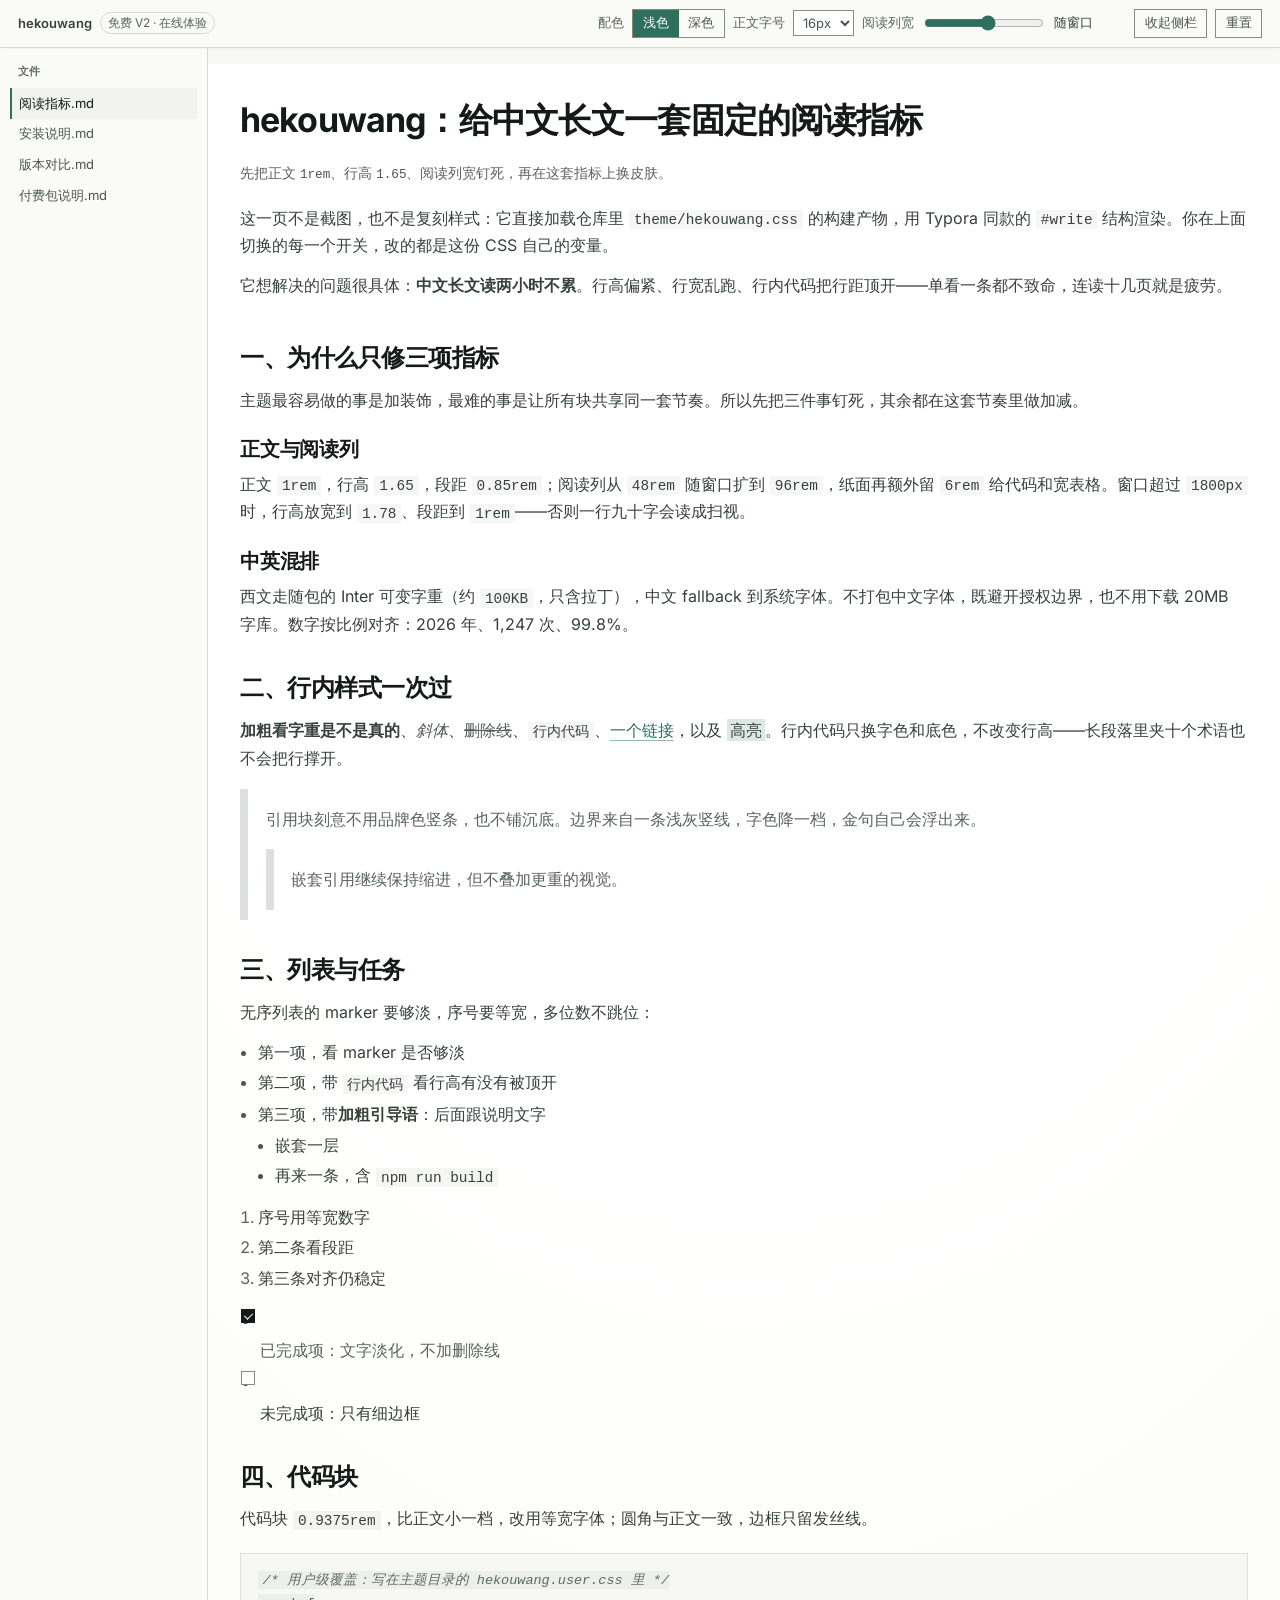
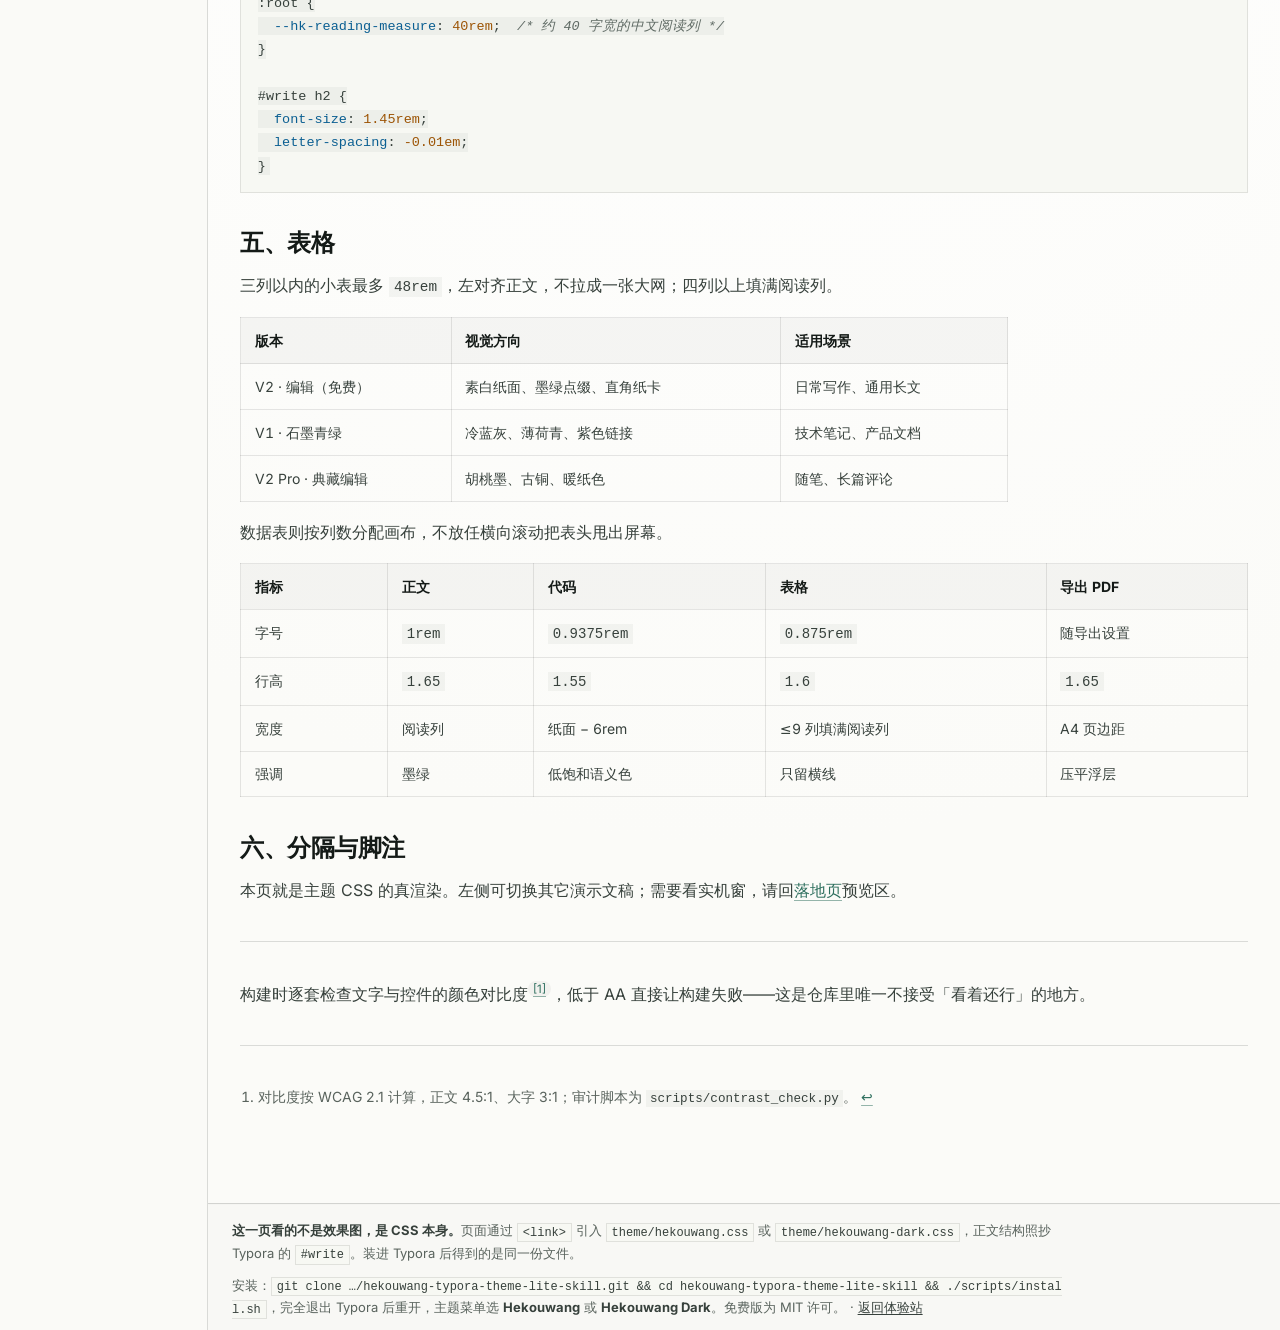
==== commit 4551c146: "fix(live): 页脚收入内容列，侧栏文件可切换文稿 页脚原先整页居中挂在 stage 外导致底部错位；文件列表改为可点按钮并同步窄屏下拉。  Co-authored-by: Cursor <cu" ====
--- a/docs/live/index.html
+++ b/docs/live/index.html
@@ -23,6 +23,15 @@
         <button type="button" data-mode="dark">深色</button>
       </div>
     </div>
+    <label class="grp doc-pick">
+      <span class="lbl">文件</span>
+      <select id="doc-select" aria-label="切换演示文稿">
+        <option value="metrics">阅读指标.md</option>
+        <option value="install">安装说明.md</option>
+        <option value="compare">版本对比.md</option>
+        <option value="paid">付费包说明.md</option>
+      </select>
+    </label>
     <label class="grp">
       <span class="lbl">正文字号</span>
       <select id="size">
@@ -43,83 +52,85 @@
 </header>
 
 <div class="stage">
-  <aside class="side">
+  <aside class="side" aria-label="文件列表">
     <h2>文件</h2>
-    <ul>
-      <li class="current">阅读指标.md</li>
-      <li>安装说明.md</li>
-      <li>版本对比.md</li>
-      <li>付费包说明.md</li>
+    <ul id="file-list" role="listbox" aria-label="演示文稿">
+      <li role="option"><button type="button" class="file on" data-doc="metrics" aria-current="page">阅读指标.md</button></li>
+      <li role="option"><button type="button" class="file" data-doc="install">安装说明.md</button></li>
+      <li role="option"><button type="button" class="file" data-doc="compare">版本对比.md</button></li>
+      <li role="option"><button type="button" class="file" data-doc="paid">付费包说明.md</button></li>
     </ul>
   </aside>
 
   <content>
-    <div id="write">
-
-      <h1>hekouwang：给中文长文一套固定的阅读指标</h1>
-
-      <blockquote>
-        <p>先把正文 <code>1rem</code>、行高 <code>1.65</code>、阅读列宽钉死，再在这套指标上换皮肤。</p>
-      </blockquote>
-
-      <p>这一页不是截图，也不是复刻样式：它直接加载仓库里 <code>theme/hekouwang.css</code> 的构建产物，用 Typora 同款的 <code>#write</code> 结构渲染。你在上面切换的每一个开关，改的都是这份 CSS 自己的变量。</p>
-
-      <p>它想解决的问题很具体：<strong>中文长文读两小时不累</strong>。行高偏紧、行宽乱跑、行内代码把行距顶开——单看一条都不致命，连读十几页就是疲劳。</p>
-
-      <h2>一、为什么只修三项指标</h2>
-
-      <p>主题最容易做的事是加装饰，最难的事是让所有块共享同一套节奏。所以先把三件事钉死，其余都在这套节奏里做加减。</p>
-
-      <h3>正文与阅读列</h3>
-
-      <p>正文 <code>1rem</code>，行高 <code>1.65</code>，段距 <code>0.85rem</code>；阅读列从 <code>48rem</code> 随窗口扩到 <code>96rem</code>，纸面再额外留 <code>6rem</code> 给代码和宽表格。窗口超过 <code>1800px</code> 时，行高放宽到 <code>1.78</code>、段距到 <code>1rem</code>——否则一行九十字会读成扫视。</p>
-
-      <h3>中英混排</h3>
-
-      <p>西文走随包的 Inter 可变字重（约 <code>100KB</code>，只含拉丁），中文 fallback 到系统字体。不打包中文字体，既避开授权边界，也不用下载 20MB 字库。数字按比例对齐：2026 年、1,247 次、99.8%。</p>
-
-      <h2>二、行内样式一次过</h2>
-
-      <p><strong>加粗看字重是不是真的</strong>、<em>斜体</em>、<del>删除线</del>、<code>行内代码</code>、<a href="https://github.com/huiyonghkw/hekouwang-typora-theme-lite-skill">一个链接</a>，以及 <mark>高亮</mark>。行内代码只换字色和底色，不改变行高——长段落里夹十个术语也不会把行撑开。</p>
-
-      <blockquote>
-        <p>引用块刻意不用品牌色竖条，也不铺沉底。边界来自一条浅灰竖线，字色降一档，金句自己会浮出来。</p>
+    <div class="docs">
+
+      <article class="doc-panel" data-doc="metrics" id="write">
+
+        <h1>hekouwang：给中文长文一套固定的阅读指标</h1>
+
         <blockquote>
-          <p>嵌套引用继续保持缩进，但不叠加更重的视觉。</p>
+          <p>先把正文 <code>1rem</code>、行高 <code>1.65</code>、阅读列宽钉死，再在这套指标上换皮肤。</p>
         </blockquote>
-      </blockquote>
-
-      <h2>三、列表与任务</h2>
-
-      <p>无序列表的 marker 要够淡，序号要等宽，多位数不跳位：</p>
-
-      <ul>
-        <li>第一项，看 marker 是否够淡</li>
-        <li>第二项，带 <code>行内代码</code> 看行高有没有被顶开</li>
-        <li>第三项，带<strong>加粗引导语</strong>：后面跟说明文字
-          <ul>
-            <li>嵌套一层</li>
-            <li>再来一条，含 <code>npm run build</code></li>
-          </ul>
-        </li>
-      </ul>
-
-      <ol>
-        <li>序号用等宽数字</li>
-        <li>第二条看段距</li>
-        <li>第三条对齐仍稳定</li>
-      </ol>
-
-      <ul class="task-list">
-        <li class="md-task-list-item"><input type="checkbox" checked><p>已完成项：文字淡化，不加删除线</p></li>
-        <li class="md-task-list-item"><input type="checkbox"><p>未完成项：只有细边框</p></li>
-      </ul>
-
-      <h2>四、代码块</h2>
-
-      <p>代码块 <code>0.9375rem</code>，比正文小一档，改用等宽字体；圆角与正文一致，边框只留发丝线。</p>
-
-      <pre class="md-fences" lang="css"><code class="cm-s-inner"><span class="cm-comment">/* 用户级覆盖：写在主题目录的 hekouwang.user.css 里 */</span>
+
+        <p>这一页不是截图，也不是复刻样式：它直接加载仓库里 <code>theme/hekouwang.css</code> 的构建产物，用 Typora 同款的 <code>#write</code> 结构渲染。你在上面切换的每一个开关，改的都是这份 CSS 自己的变量。</p>
+
+        <p>它想解决的问题很具体：<strong>中文长文读两小时不累</strong>。行高偏紧、行宽乱跑、行内代码把行距顶开——单看一条都不致命，连读十几页就是疲劳。</p>
+
+        <h2>一、为什么只修三项指标</h2>
+
+        <p>主题最容易做的事是加装饰，最难的事是让所有块共享同一套节奏。所以先把三件事钉死，其余都在这套节奏里做加减。</p>
+
+        <h3>正文与阅读列</h3>
+
+        <p>正文 <code>1rem</code>，行高 <code>1.65</code>，段距 <code>0.85rem</code>；阅读列从 <code>48rem</code> 随窗口扩到 <code>96rem</code>，纸面再额外留 <code>6rem</code> 给代码和宽表格。窗口超过 <code>1800px</code> 时，行高放宽到 <code>1.78</code>、段距到 <code>1rem</code>——否则一行九十字会读成扫视。</p>
+
+        <h3>中英混排</h3>
+
+        <p>西文走随包的 Inter 可变字重（约 <code>100KB</code>，只含拉丁），中文 fallback 到系统字体。不打包中文字体，既避开授权边界，也不用下载 20MB 字库。数字按比例对齐：2026 年、1,247 次、99.8%。</p>
+
+        <h2>二、行内样式一次过</h2>
+
+        <p><strong>加粗看字重是不是真的</strong>、<em>斜体</em>、<del>删除线</del>、<code>行内代码</code>、<a href="https://github.com/huiyonghkw/hekouwang-typora-theme-lite-skill">一个链接</a>，以及 <mark>高亮</mark>。行内代码只换字色和底色，不改变行高——长段落里夹十个术语也不会把行撑开。</p>
+
+        <blockquote>
+          <p>引用块刻意不用品牌色竖条，也不铺沉底。边界来自一条浅灰竖线，字色降一档，金句自己会浮出来。</p>
+          <blockquote>
+            <p>嵌套引用继续保持缩进，但不叠加更重的视觉。</p>
+          </blockquote>
+        </blockquote>
+
+        <h2>三、列表与任务</h2>
+
+        <p>无序列表的 marker 要够淡，序号要等宽，多位数不跳位：</p>
+
+        <ul>
+          <li>第一项，看 marker 是否够淡</li>
+          <li>第二项，带 <code>行内代码</code> 看行高有没有被顶开</li>
+          <li>第三项，带<strong>加粗引导语</strong>：后面跟说明文字
+            <ul>
+              <li>嵌套一层</li>
+              <li>再来一条，含 <code>npm run build</code></li>
+            </ul>
+          </li>
+        </ul>
+
+        <ol>
+          <li>序号用等宽数字</li>
+          <li>第二条看段距</li>
+          <li>第三条对齐仍稳定</li>
+        </ol>
+
+        <ul class="task-list">
+          <li class="md-task-list-item"><input type="checkbox" checked><p>已完成项：文字淡化，不加删除线</p></li>
+          <li class="md-task-list-item"><input type="checkbox"><p>未完成项：只有细边框</p></li>
+        </ul>
+
+        <h2>四、代码块</h2>
+
+        <p>代码块 <code>0.9375rem</code>，比正文小一档，改用等宽字体；圆角与正文一致，边框只留发丝线。</p>
+
+        <pre class="md-fences" lang="css"><code class="cm-s-inner"><span class="cm-comment">/* 用户级覆盖：写在主题目录的 hekouwang.user.css 里 */</span>
 <span class="cm-selector">:root</span> {
   <span class="cm-property">--hk-reading-measure</span>: <span class="cm-number">40rem</span>;  <span class="cm-comment">/* 约 40 字宽的中文阅读列 */</span>
 }
@@ -130,62 +141,174 @@
 }
 </code></pre>
 
-      <h2>五、表格</h2>
-
-      <p>三列以内的小表最多 <code>48rem</code>，左对齐正文，不拉成一张大网；四列以上填满阅读列。</p>
-
-      <figure class="md-table-fig">
-        <table>
-          <thead>
-            <tr><th>版本</th><th>视觉方向</th><th>适用场景</th></tr>
-          </thead>
-          <tbody>
-            <tr><td>V2 · 编辑（免费）</td><td>素白纸面、墨绿点缀、直角纸卡</td><td>日常写作、通用长文</td></tr>
-            <tr><td>V1 · 石墨青绿</td><td>冷蓝灰、薄荷青、紫色链接</td><td>技术笔记、产品文档</td></tr>
-            <tr><td>V2 Pro · 典藏编辑</td><td>胡桃墨、古铜、暖纸色</td><td>随笔、长篇评论</td></tr>
-          </tbody>
-        </table>
-      </figure>
-
-      <p>数据表则按列数分配画布，不放任横向滚动把表头甩出屏幕。</p>
-
-      <figure class="md-table-fig">
-        <table>
-          <thead>
-            <tr><th>指标</th><th>正文</th><th>代码</th><th>表格</th><th>导出 PDF</th></tr>
-          </thead>
-          <tbody>
-            <tr><td>字号</td><td><code>1rem</code></td><td><code>0.9375rem</code></td><td><code>0.875rem</code></td><td>随导出设置</td></tr>
-            <tr><td>行高</td><td><code>1.65</code></td><td><code>1.55</code></td><td><code>1.6</code></td><td><code>1.65</code></td></tr>
-            <tr><td>宽度</td><td>阅读列</td><td>纸面 − 6rem</td><td>≤9 列填满阅读列</td><td>A4 页边距</td></tr>
-            <tr><td>强调</td><td>墨绿</td><td>低饱和语义色</td><td>只留横线</td><td>压平浮层</td></tr>
-          </tbody>
-        </table>
-      </figure>
-
-      <h2>六、分隔与脚注</h2>
-
-      <p>本页就是主题 CSS 的真渲染，不再内嵌整窗截图——否则截图里的侧栏与纸面会让人误以为演示页版面坏了。需要看实机窗，请回落地页预览区。</p>
-
-      <hr>
-
-      <p>构建时逐套检查文字与控件的颜色对比度<sup class="md-footnote"><a href="#fn-1" id="fnref-1">[1]</a></sup>，低于 AA 直接让构建失败——这是仓库里唯一不接受「看着还行」的地方。</p>
-
-      <div class="footnotes">
+        <h2>五、表格</h2>
+
+        <p>三列以内的小表最多 <code>48rem</code>，左对齐正文，不拉成一张大网；四列以上填满阅读列。</p>
+
+        <figure class="md-table-fig">
+          <table>
+            <thead>
+              <tr><th>版本</th><th>视觉方向</th><th>适用场景</th></tr>
+            </thead>
+            <tbody>
+              <tr><td>V2 · 编辑（免费）</td><td>素白纸面、墨绿点缀、直角纸卡</td><td>日常写作、通用长文</td></tr>
+              <tr><td>V1 · 石墨青绿</td><td>冷蓝灰、薄荷青、紫色链接</td><td>技术笔记、产品文档</td></tr>
+              <tr><td>V2 Pro · 典藏编辑</td><td>胡桃墨、古铜、暖纸色</td><td>随笔、长篇评论</td></tr>
+            </tbody>
+          </table>
+        </figure>
+
+        <p>数据表则按列数分配画布，不放任横向滚动把表头甩出屏幕。</p>
+
+        <figure class="md-table-fig">
+          <table>
+            <thead>
+              <tr><th>指标</th><th>正文</th><th>代码</th><th>表格</th><th>导出 PDF</th></tr>
+            </thead>
+            <tbody>
+              <tr><td>字号</td><td><code>1rem</code></td><td><code>0.9375rem</code></td><td><code>0.875rem</code></td><td>随导出设置</td></tr>
+              <tr><td>行高</td><td><code>1.65</code></td><td><code>1.55</code></td><td><code>1.6</code></td><td><code>1.65</code></td></tr>
+              <tr><td>宽度</td><td>阅读列</td><td>纸面 − 6rem</td><td>≤9 列填满阅读列</td><td>A4 页边距</td></tr>
+              <tr><td>强调</td><td>墨绿</td><td>低饱和语义色</td><td>只留横线</td><td>压平浮层</td></tr>
+            </tbody>
+          </table>
+        </figure>
+
+        <h2>六、分隔与脚注</h2>
+
+        <p>本页就是主题 CSS 的真渲染。左侧可切换其它演示文稿；需要看实机窗，请回<a href="../">落地页</a>预览区。</p>
+
         <hr>
+
+        <p>构建时逐套检查文字与控件的颜色对比度<sup class="md-footnote"><a href="#fn-1" id="fnref-1">[1]</a></sup>，低于 AA 直接让构建失败——这是仓库里唯一不接受「看着还行」的地方。</p>
+
+        <div class="footnotes">
+          <hr>
+          <ol>
+            <li class="footnote-line" id="fn-1">对比度按 WCAG 2.1 计算，正文 4.5:1、大字 3:1；审计脚本为 <code>scripts/contrast_check.py</code>。 <a href="#fnref-1">↩</a></li>
+          </ol>
+        </div>
+
+      </article>
+
+      <article class="doc-panel" data-doc="install" hidden>
+
+        <h1>安装说明</h1>
+
+        <blockquote>
+          <p>两分钟把免费 V2 装进 Typora。改 CSS 后必须完全退出再重开，主题菜单才会加载新文件。</p>
+        </blockquote>
+
+        <h2>macOS</h2>
+
+        <pre class="md-fences" lang="bash"><code class="cm-s-inner">git clone https://github.com/huiyonghkw/hekouwang-typora-theme-lite-skill.git
+cd hekouwang-typora-theme-lite-skill
+./scripts/install.sh
+</code></pre>
+
+        <h2>Windows</h2>
+
+        <pre class="md-fences" lang="powershell"><code class="cm-s-inner">git clone https://github.com/huiyonghkw/hekouwang-typora-theme-lite-skill.git
+cd hekouwang-typora-theme-lite-skill
+.\scripts\install-windows.ps1
+</code></pre>
+
+        <p>若策略拦住脚本：<code>powershell -ExecutionPolicy Bypass -File .\scripts\install-windows.ps1</code>（只影响本次进程）。自定义主题目录用 <code>-ThemeDir</code>。</p>
+
+        <h2>装完之后</h2>
+
         <ol>
-          <li class="footnote-line" id="fn-1">对比度按 WCAG 2.1 计算，正文 4.5:1、大字 3:1；审计脚本为 <code>scripts/contrast_check.py</code>。 <a href="#fnref-1">↩</a></li>
+          <li>完全退出 Typora（不是只关窗口）</li>
+          <li>重开后，主题菜单选 <strong>Hekouwang</strong> 或 <strong>Hekouwang Dark</strong></li>
+          <li>也可手动复制 <code>theme/hekouwang.css</code>、<code>theme/hekouwang-dark.css</code> 与 <code>theme/hekouwang/</code> 到主题文件夹</li>
         </ol>
-      </div>
+
+        <h2>可选：更窄阅读列</h2>
+
+        <p>在主题目录新建 <code>hekouwang.user.css</code>（深色用 <code>hekouwang-dark.user.css</code>）：</p>
+
+        <pre class="md-fences" lang="css"><code class="cm-s-inner"><span class="cm-selector">:root</span> {
+  <span class="cm-property">--hk-reading-measure</span>: <span class="cm-number">40rem</span>;
+}
+</code></pre>
+
+      </article>
+
+      <article class="doc-panel" data-doc="compare" hidden>
+
+        <h1>版本对比</h1>
+
+        <blockquote>
+          <p>免费版是完整长文主题；专业版换的是六套独立视觉，阅读指标相同。</p>
+        </blockquote>
+
+        <figure class="md-table-fig">
+          <table>
+            <thead>
+              <tr><th></th><th>免费 V2</th><th>专业版</th></tr>
+            </thead>
+            <tbody>
+              <tr><td>菜单名</td><td>Hekouwang / Dark</td><td>Hekouwang V1…V6 及 Dark</td></tr>
+              <tr><td>CSS 数量</td><td>2</td><td>12（六套 × 浅深）</td></tr>
+              <tr><td>阅读指标</td><td>完整</td><td>与免费版相同</td></tr>
+              <tr><td>授权</td><td>MIT</td><td>SkillPay 买断 ¥9.9</td></tr>
+              <tr><td>获取</td><td>本仓 / GitHub</td><td><a href="../#buy">体验站购买区</a></td></tr>
+            </tbody>
+          </table>
+        </figure>
+
+        <h2>专业版视觉方向</h2>
+
+        <ul>
+          <li><strong>V1 · 石墨青绿</strong> — 冷蓝灰、薄荷青、紫链</li>
+          <li><strong>V2 Pro · 典藏编辑</strong> — 胡桃墨、古铜、暖纸（≠ 免费 V2）</li>
+          <li><strong>V3 · 财经</strong> — 海军蓝与黄铜</li>
+          <li><strong>V4 · 玻璃</strong> — 冰蓝、雾面叠片</li>
+          <li><strong>V5 · HUD</strong> — 紫晶外壳、青色信号</li>
+          <li><strong>V6 · 焰彩</strong> — 李紫、珊瑚橙与粉</li>
+        </ul>
+
+        <p>实机对比见<a href="../#compare-shots">落地页预览</a>。</p>
+
+      </article>
+
+      <article class="doc-panel" data-doc="paid" hidden>
+
+        <h1>付费包说明</h1>
+
+        <blockquote>
+          <p>支付宝 SkillPay 一次性买断。权益以平台履约为准；包内含专业版 Skill 与 12 个 CSS。</p>
+        </blockquote>
+
+        <h2>你拿到什么</h2>
+
+        <ul>
+          <li>专业版 Agent Skill（<code>hekouwang-typora-theme-skill</code>）</li>
+          <li>V1 / V2 Pro / V3–V6 各浅色 + 深色，共 12 个 CSS</li>
+          <li><code>unlock.sh</code>：把主题装进 Typora 主题目录</li>
+        </ul>
+
+        <h2>怎么装</h2>
+
+        <ol>
+          <li>在 SkillPay 完成购买与 onboarding</li>
+          <li>按履约拿到 <code>*-paid.zip</code></li>
+          <li>解压后按包内 <code>SKILL.md</code> / <code>unlock.sh</code> 说明安装</li>
+          <li>完全退出并重开 Typora，选对应 <strong>Hekouwang Vn</strong> 菜单项</li>
+        </ol>
+
+        <p>价格与条款以<a href="../#buy">购买页</a>和 SkillPay 商品页为准。个人使用，勿二次分发。</p>
+
+      </article>
 
     </div>
+
+    <footer class="foot">
+      <p><strong>这一页看的不是效果图，是 CSS 本身。</strong>页面通过 <code>&lt;link&gt;</code> 引入 <code>theme/hekouwang.css</code> 或 <code>theme/hekouwang-dark.css</code>，正文结构照抄 Typora 的 <code>#write</code>。装进 Typora 后得到的是同一份文件。</p>
+      <p>安装：<code>git clone …/hekouwang-typora-theme-lite-skill.git &amp;&amp; cd hekouwang-typora-theme-lite-skill &amp;&amp; ./scripts/install.sh</code>，完全退出 Typora 后重开，主题菜单选 <strong>Hekouwang</strong> 或 <strong>Hekouwang Dark</strong>。免费版为 MIT 许可。 · <a href="../">返回体验站</a></p>
+    </footer>
   </content>
 </div>
-
-<footer class="foot">
-  <p><strong>这一页看的不是效果图，是 CSS 本身。</strong>页面只通过 <code>&lt;link&gt;</code> 引入 <code>theme/hekouwang.css</code> 或 <code>theme/hekouwang-dark.css</code>，正文结构照抄 Typora 的 <code>#write</code>，没有任何针对演示页的样式补丁。装进 Typora 后得到的是同一份文件。</p>
-  <p>安装：<code>git clone https://github.com/huiyonghkw/hekouwang-typora-theme-lite-skill.git &amp;&amp; cd hekouwang-typora-theme-lite-skill &amp;&amp; ./scripts/install.sh</code>，完全退出 Typora 后重开，主题菜单选 <strong>Hekouwang</strong> 或 <strong>Hekouwang Dark</strong>。免费版为 MIT 许可。</p>
-</footer>
 
 <script>
 (function () {
@@ -196,6 +319,8 @@
   var measureOut = document.getElementById("measure-out");
   var size = document.getElementById("size");
   var sideBtn = document.getElementById("side");
+  var docSelect = document.getElementById("doc-select");
+  var fileList = document.getElementById("file-list");
 
   function setMode(mode) {
     themeLink.href = mode === "dark" ? "theme/hekouwang-dark.css" : "theme/hekouwang.css";
@@ -221,6 +346,35 @@
     sideBtn.textContent = pinned ? "收起侧栏" : "展开侧栏";
   }
 
+  function showDoc(id) {
+    var panels = document.querySelectorAll(".doc-panel");
+    var active = null;
+    Array.prototype.forEach.call(panels, function (panel) {
+      var on = panel.dataset.doc === id;
+      panel.hidden = !on;
+      panel.removeAttribute("id");
+      if (on) active = panel;
+    });
+    if (!active) return;
+    active.id = "write";
+    active.hidden = false;
+
+    Array.prototype.forEach.call(fileList.querySelectorAll(".file"), function (btn) {
+      var on = btn.dataset.doc === id;
+      btn.classList.toggle("on", on);
+      if (on) btn.setAttribute("aria-current", "page");
+      else btn.removeAttribute("aria-current");
+    });
+    if (docSelect.value !== id) docSelect.value = id;
+    if (history.replaceState) {
+      try {
+        var url = new URL(location.href);
+        url.searchParams.set("doc", id);
+        history.replaceState(null, "", url);
+      } catch (e) {}
+    }
+  }
+
   document.getElementById("mode").addEventListener("click", function (e) {
     var btn = e.target.closest("[data-mode]");
     if (btn) setMode(btn.dataset.mode);
@@ -236,6 +390,15 @@
 
   sideBtn.addEventListener("click", function () {
     setSide(!body.classList.contains("pin-outline"));
+  });
+
+  fileList.addEventListener("click", function (e) {
+    var btn = e.target.closest(".file[data-doc]");
+    if (btn) showDoc(btn.dataset.doc);
+  });
+
+  docSelect.addEventListener("change", function () {
+    showDoc(docSelect.value);
   });
 
   document.getElementById("reset").addEventListener("click", function () {
@@ -245,9 +408,16 @@
     measure.value = "72";
     setMeasure(0);
     setSide(true);
+    showDoc("metrics");
   });
 
   setMode(/mode=dark/.test(location.search) ? "dark" : "light");
+  var initialDoc = "metrics";
+  try {
+    var q = new URL(location.href).searchParams.get("doc");
+    if (q && document.querySelector('.doc-panel[data-doc="' + q + '"]')) initialDoc = q;
+  } catch (e) {}
+  showDoc(initialDoc);
 })();
 </script>
 
--- a/docs/live/live.css
+++ b/docs/live/live.css
@@ -1,14 +1,20 @@
 /* ==========================================================================
    hekouwang · 在线体验页外壳
    只画「编辑器窗口」这一层：工具条、文件树、页脚说明。
-   正文样式一律来自 theme/hekouwang.css（构建产物），本文件不覆盖 #write 内任何规则。
+   正文样式一律来自 theme/hekouwang.css（构建产物），本文件不覆盖 #write 内排版规则。
    颜色全部走主题变量，切换浅/深色外壳随之换肤。
    ========================================================================== */
 
 * { box-sizing: border-box; }
 
+html, body {
+  margin: 0;
+  min-height: 100%;
+}
+
 body {
-  margin: 0;
+  display: flex;
+  flex-direction: column;
   min-height: 100vh;
 }
 
@@ -17,6 +23,7 @@
   position: sticky;
   top: 0;
   z-index: 20;
+  flex: 0 0 auto;
   display: flex;
   flex-wrap: wrap;
   gap: 0.75rem 1.25rem;
@@ -112,16 +119,21 @@
   font-variant-numeric: tabular-nums;
 }
 
+/* 宽屏用左侧文件树；窄屏用工具条里的下拉 */
+.doc-pick { display: none; }
+
 /* —— 窗口主体：文件树 + 纸面 —— */
 .stage {
   display: flex;
   align-items: stretch;
-  min-height: calc(100vh - 3rem);
+  flex: 1 1 auto;
+  min-height: 0;
 }
 
 .side {
-  flex: 0 0 12.5rem;
-  padding: 1rem 0.85rem 3rem;
+  flex: 0 0 13rem;
+  align-self: stretch;
+  padding: 1rem 0.65rem 1.5rem;
   background: var(--side-bar-bg-color);
   border-right: 1px solid var(--window-border);
   font-family: var(--hk-sans);
@@ -134,7 +146,7 @@
 }
 
 .side h2 {
-  margin: 0 0 0.6rem;
+  margin: 0 0 0.6rem 0.45rem;
   font-size: 0.6875rem;
   font-weight: 600;
   letter-spacing: 0.08em;
@@ -149,26 +161,55 @@
 }
 
 .side li {
-  padding: 0.3rem 0.45rem;
-  border-radius: var(--hk-r-sm);
+  margin: 0;
+  padding: 0;
+}
+
+.side .file {
+  display: block;
+  width: 100%;
+  margin: 0;
+  padding: 0.4rem 0.55rem;
+  border: 0;
+  border-radius: var(--hk-r-sm);
+  background: transparent;
+  color: inherit;
+  font: inherit;
+  text-align: left;
   white-space: nowrap;
   overflow: hidden;
   text-overflow: ellipsis;
-}
-
-.side li.current {
+  cursor: pointer;
+  transition: background 0.12s ease, color 0.12s ease;
+}
+
+.side .file:hover {
+  background: var(--item-hover-bg-color);
+  color: var(--item-hover-text-color);
+}
+
+.side .file.on {
   background: var(--active-file-bg-color);
   color: var(--active-file-text-color);
   box-shadow: inset 2px 0 0 var(--active-file-border-color);
 }
 
 .stage content {
-  display: block;
+  display: flex;
+  flex-direction: column;
   flex: 1 1 auto;
   min-width: 0;
   max-width: 100%;
-  padding-bottom: 3rem;
   overflow-x: clip;
+}
+
+.docs {
+  flex: 1 1 auto;
+  min-width: 0;
+}
+
+.doc-panel[hidden] {
+  display: none !important;
 }
 
 /* 演示页兜底：禁止子元素把纸面撑出视口（主题 CSS 在 Typora 外偶发） */
@@ -182,16 +223,32 @@
   height: auto !important;
 }
 
-/* —— 页脚说明 —— */
+/* —— 页脚：落在内容列 gutter 内，与纸面对齐，不再整页居中错位 —— */
 .foot {
-  max-width: 48rem;
-  margin: 0 auto;
-  padding: 0 1.5rem 3rem;
+  flex: 0 0 auto;
+  margin: 0;
+  padding: 1rem 1.5rem 1.75rem;
+  border-top: 1px solid var(--window-border);
   font-family: var(--hk-sans);
   font-size: 0.8125rem;
-  line-height: 1.7;
+  line-height: 1.65;
   color: var(--hk-muted);
-}
+  background: transparent;
+}
+
+.foot p {
+  margin: 0 0 0.55rem;
+  max-width: 52rem;
+}
+
+.foot p:last-child { margin-bottom: 0; }
+
+.foot a {
+  color: var(--text-color);
+  text-underline-offset: 0.15em;
+}
+
+.foot a:hover { color: var(--hk-accent); }
 
 .foot code {
   font-family: var(--monospace);
@@ -201,6 +258,7 @@
   border-radius: var(--hk-r-sm);
   background: var(--hk-sunken);
   color: var(--text-color);
+  word-break: break-all;
 }
 
 .foot strong { color: var(--text-color); }
@@ -208,5 +266,7 @@
 @media (max-width: 760px) {
   .bar { padding: 0.5rem 0.75rem; }
   .bar-r { width: 100%; flex-wrap: wrap; }
-  .side { display: none; }
-}
+  .side { display: none !important; }
+  .doc-pick { display: flex; }
+  .foot { padding: 0.9rem 1rem 1.5rem; }
+}
